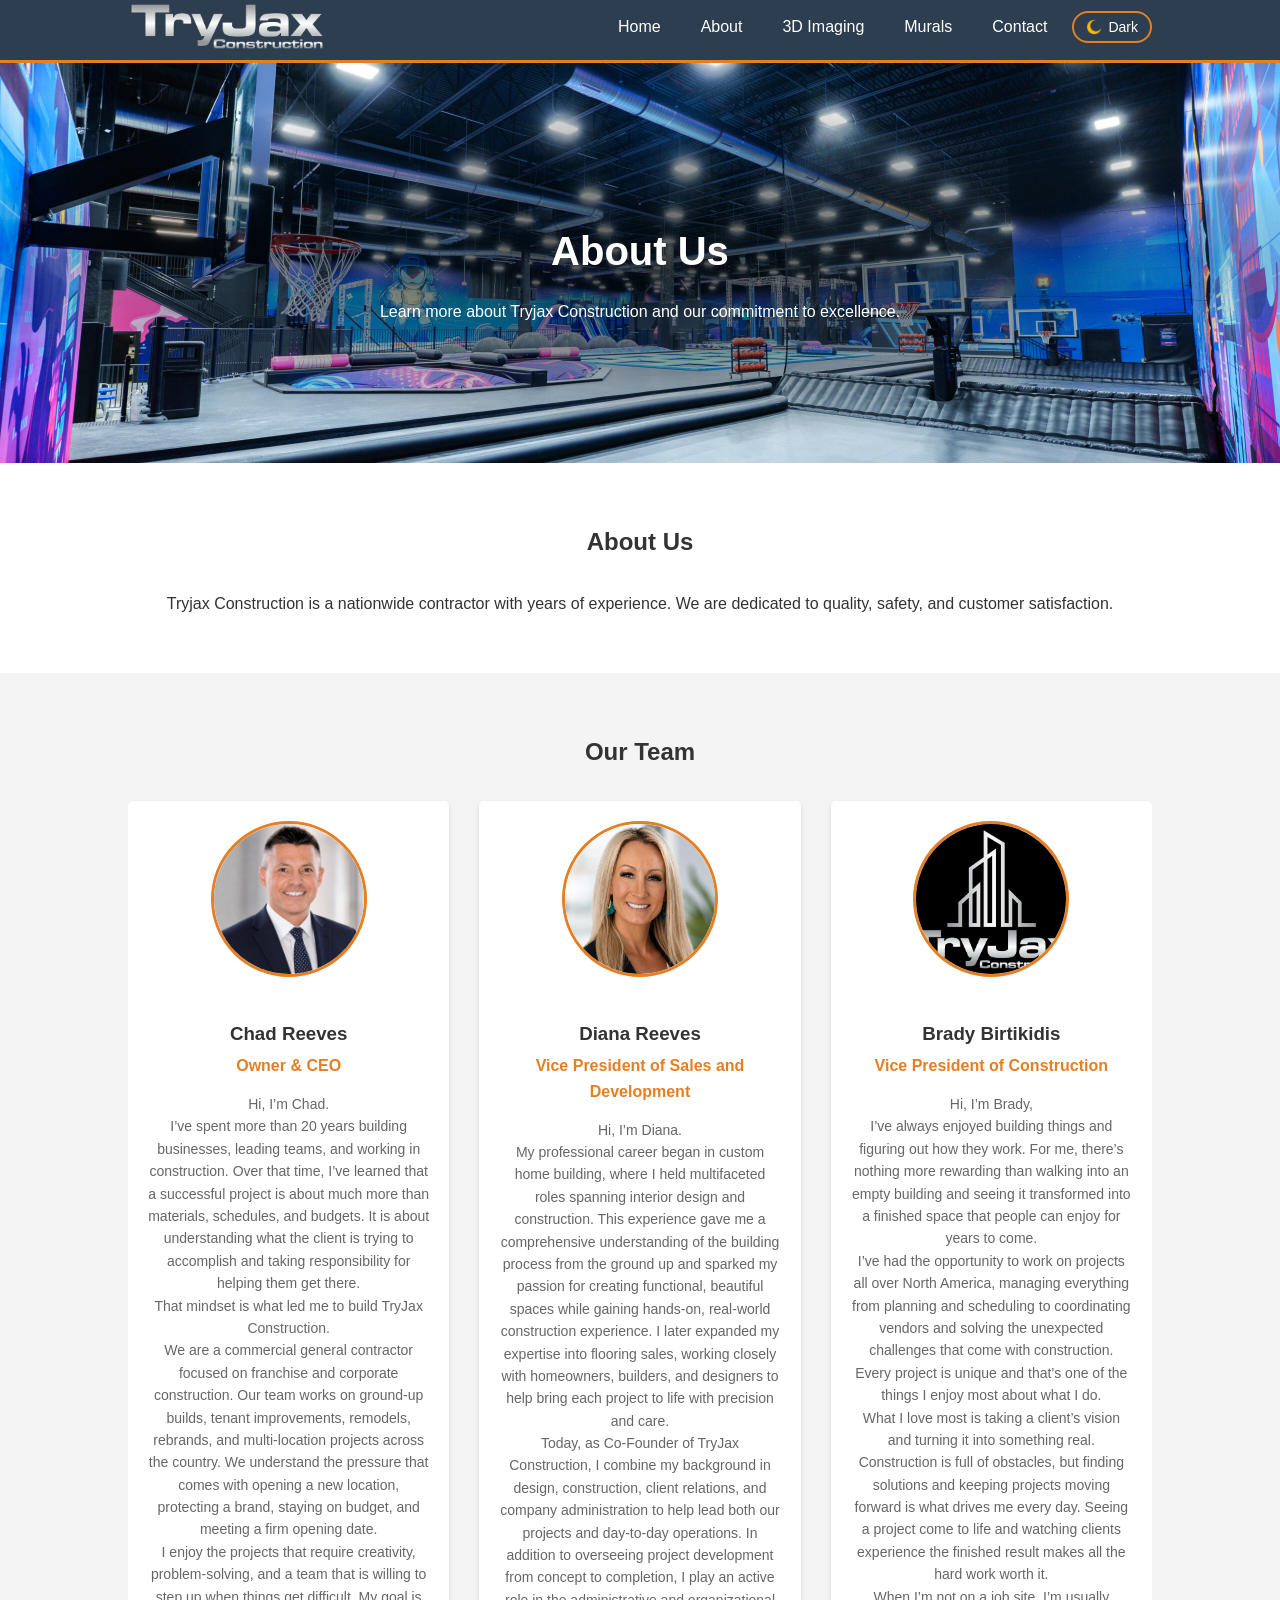
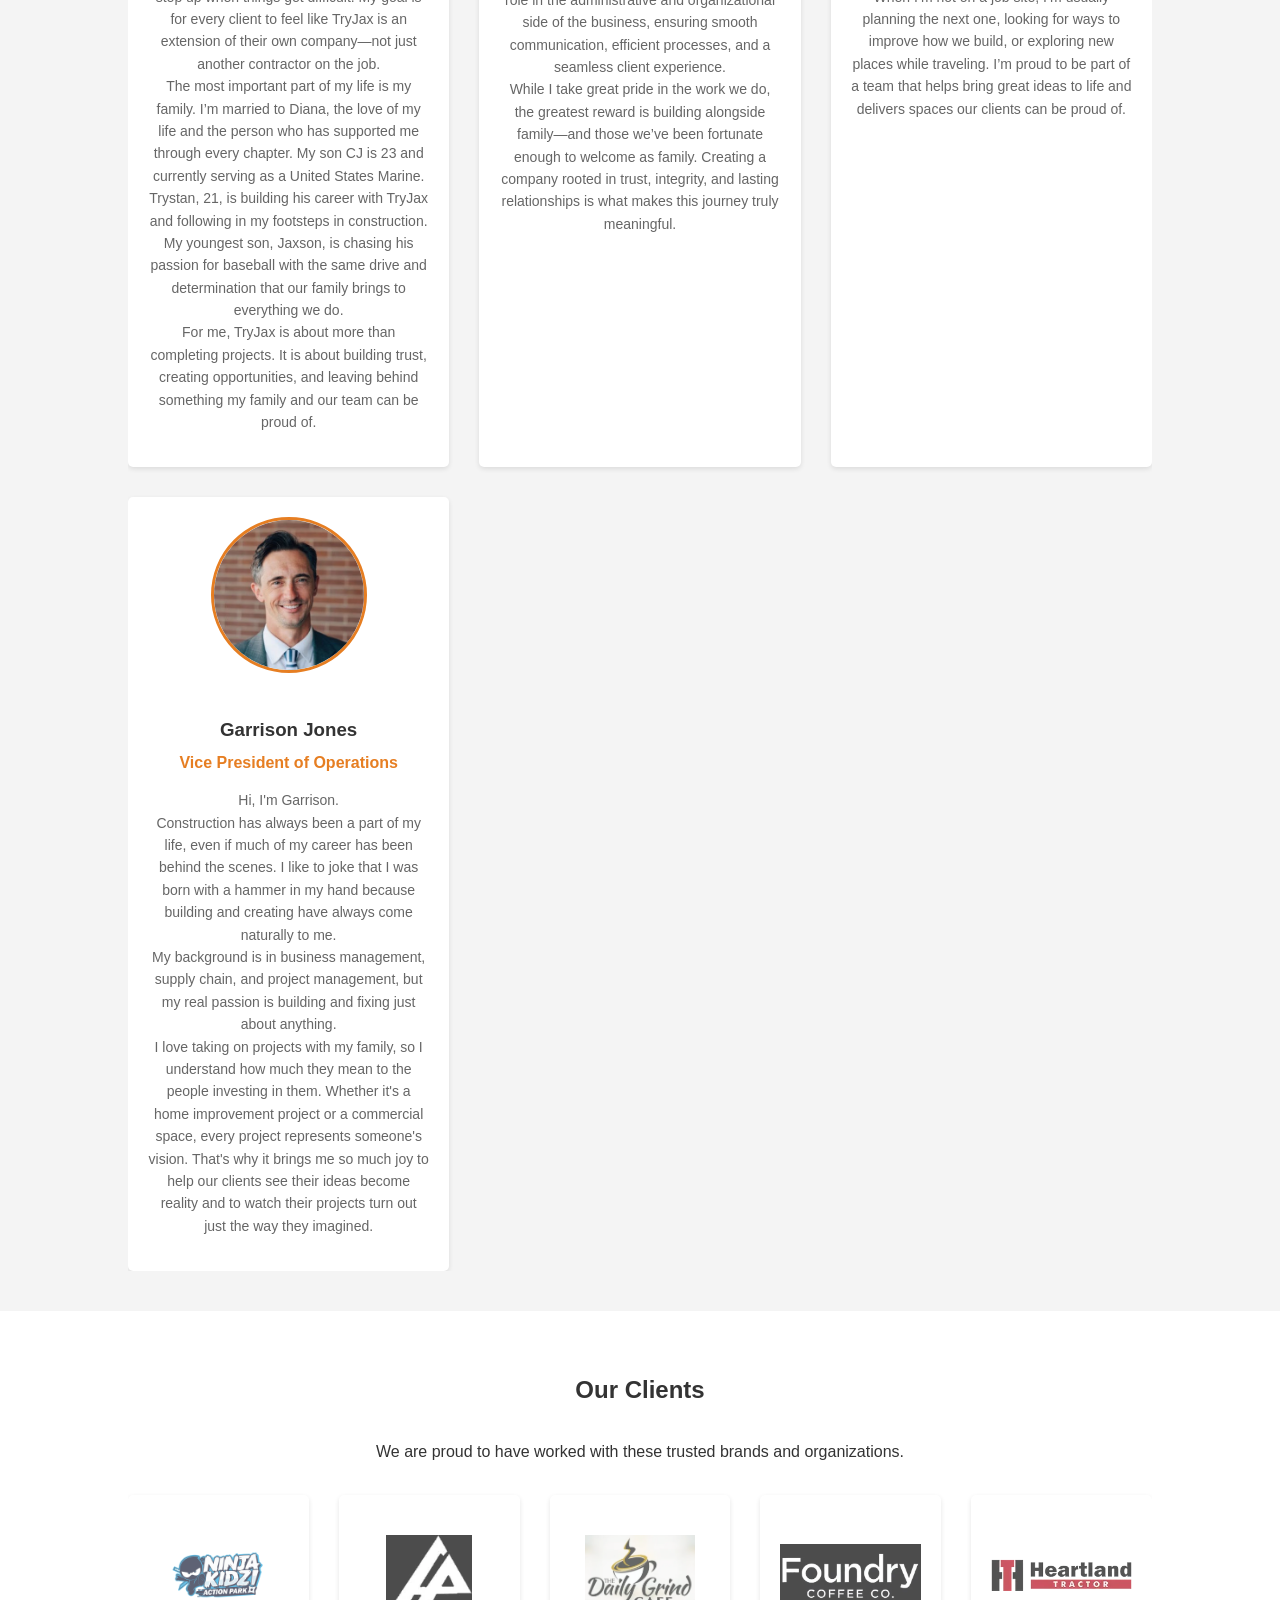
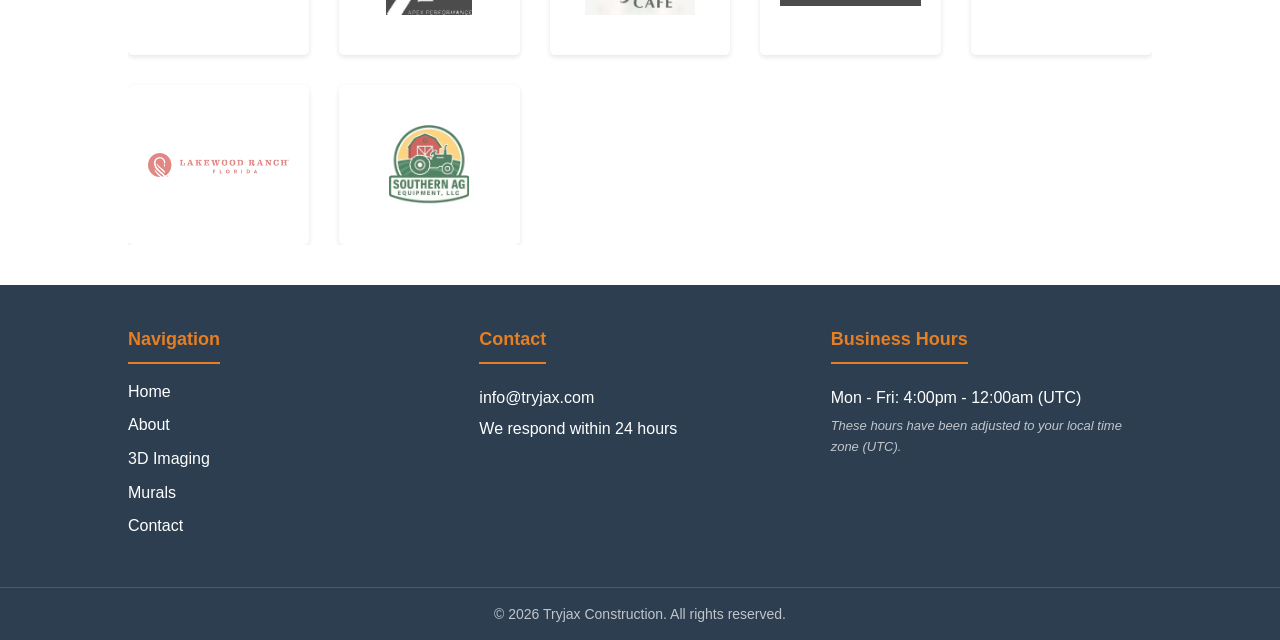
==== about.html @ e02ee92c "updated seo" ====
<!DOCTYPE html>
<html lang="en">
<head>
    <meta charset="UTF-8">
    <meta name="viewport" content="width=device-width, initial-scale=1.0">
    <title>About Us | Tryjax Construction</title>
    <meta name="description" content="Meet the team behind Tryjax Construction, a nationwide contractor for franchise and commercial projects, from ground-up builds to multi-location rollouts.">
    <link rel="canonical" href="https://www.tryjax.com/about.html">
    <meta property="og:type" content="website">
    <meta property="og:site_name" content="Tryjax Construction">
    <meta property="og:title" content="About Us | Tryjax Construction">
    <meta property="og:description" content="Meet the team behind Tryjax Construction, a nationwide contractor for franchise and commercial projects, from ground-up builds to multi-location rollouts.">
    <meta property="og:url" content="https://www.tryjax.com/about.html">
    <meta property="og:image" content="https://www.tryjax.com/Images/hero-bg.jpg">
    <meta property="og:image:alt" content="Tryjax Construction company overview">
    <meta name="twitter:card" content="summary_large_image">
    <meta name="twitter:title" content="About Us | Tryjax Construction">
    <meta name="twitter:description" content="Meet the team behind Tryjax Construction, a nationwide contractor for franchise and commercial projects, from ground-up builds to multi-location rollouts.">
    <meta name="twitter:image" content="https://www.tryjax.com/Images/hero-bg.jpg">
    <link rel="stylesheet" href="style.css">
    <link rel="icon" type="image/png" href="Images/Favicon.png">
    <meta name="theme-color" content="#ffffff" media="(prefers-color-scheme: light)">
    <meta name="theme-color" content="#1a1a2e" media="(prefers-color-scheme: dark)">
    <script src="theme.js"></script>
    <script type="application/ld+json">
{
  "@context": "https://schema.org",
  "@graph": [
    {
      "@type": "WebPage",
      "@id": "https://www.tryjax.com/about.html#webpage",
      "url": "https://www.tryjax.com/about.html",
      "name": "About Us | Tryjax Construction",
      "description": "Meet the team behind Tryjax Construction, a nationwide contractor for franchise and commercial projects, from ground-up builds to multi-location rollouts.",
      "isPartOf": { "@id": "https://www.tryjax.com/#website" },
      "about": { "@id": "https://www.tryjax.com/#organization" }
    },
    {
      "@type": "BreadcrumbList",
      "itemListElement": [
        {
          "@type": "ListItem",
          "position": 1,
          "name": "Home",
          "item": "https://www.tryjax.com/index.html"
        },
        {
          "@type": "ListItem",
          "position": 2,
          "name": "About Us",
          "item": "https://www.tryjax.com/about.html"
        }
      ]
    }
  ]
}
</script>
</head>
<body>
    <header>
        <div class="container">
            <a href="index.html" class="logo"><img src="Images/LogoText.png" alt="TRYJAX"></a>
            <nav>
                <ul>
                    <li><a href="index.html">Home</a></li>
                    <li><a href="about.html">About</a></li>
                    <li><a href="scans.html">3D Imaging</a></li>
                    <li><a href="mural.html">Murals</a></li>
                    <li><a href="contact.html">Contact</a></li>
                    <li>
                        <button class="theme-toggle" aria-label="Toggle dark mode">
                            <img class="icon" src="Images/MoonIcon.png" alt="">
                            <span class="label">Dark</span>
                        </button>
                    </li>
                </ul>
            </nav>
        </div>
    </header>

    <!-- Hero Section -->
    <section id="home" class="hero">
        <div class="container">
            <h1>About Us</h1>
            <p>Learn more about Tryjax Construction and our commitment to excellence.</p>
        </div>
    </section>

    <section id="about" class="section">
        <div class="container">
            <h2>About Us</h2>
            <p>Tryjax Construction is a nationwide contractor with years of experience. We are dedicated to quality, safety, and customer satisfaction.</p>
        </div>
    </section>

    <section id="team" class="section bg-light">
        <div class="container">
            <h2>Our Team</h2>
            <div class="team-grid">
                <div class="team-card">
                    <img src="Images/bios/ChadReeves.jpg" alt="Chad Reeves">
                    <h3>Chad Reeves</h3>
                    <p>Owner & CEO</p>
                    <p>Hi, I’m Chad. 
                        <br> I’ve spent more than 20 years building businesses, leading teams, and working in construction. Over that time, I’ve learned that a successful project is about much more than materials, schedules, and budgets. It is about understanding what the client is trying to accomplish and taking responsibility for helping them get there.
                        <br>That mindset is what led me to build TryJax Construction.
                        <br>We are a commercial general contractor focused on franchise and corporate construction. Our team works on ground-up builds, tenant improvements, remodels, rebrands, and multi-location projects across the country. We understand the pressure that comes with opening a new location, protecting a brand, staying on budget, and meeting a firm opening date.
                        <br>I enjoy the projects that require creativity, problem-solving, and a team that is willing to step up when things get difficult. My goal is for every client to feel like TryJax is an extension of their own company—not just another contractor on the job.
                        <br>The most important part of my life is my family. I’m married to Diana, the love of my life and the person who has supported me through every chapter. My son CJ is 23 and currently serving as a United States Marine. Trystan, 21, is building his career with TryJax and following in my footsteps in construction. My youngest son, Jaxson, is chasing his passion for baseball with the same drive and determination that our family brings to everything we do.
                        <br>For me, TryJax is about more than completing projects. It is about building trust, creating opportunities, and leaving behind something my family and our team can be proud of.
                    </p>
                </div>
                <div class="team-card">
                    <img src="Images/bios/Diana.webp" alt="Diana Reeves">
                    <h3>Diana Reeves</h3>
                    <p>Vice President of Sales and Development</p>
                    <p>Hi, I’m Diana.
                        <br>My professional career began in custom home building, where I held multifaceted roles spanning interior design and construction. This experience gave me a comprehensive understanding of the building process from the ground up and sparked my passion for creating functional, beautiful spaces while gaining hands-on, real-world construction experience. I later expanded my expertise into flooring sales, working closely with homeowners, builders, and designers to help bring each project to life with precision and care.
                        <br>Today, as Co-Founder of TryJax Construction, I combine my background in design, construction, client relations, and company administration to help lead both our projects and day-to-day operations. In addition to overseeing project development from concept to completion, I play an active role in the administrative and organizational side of the business, ensuring smooth communication, efficient processes, and a seamless client experience.
                        <br>While I take great pride in the work we do, the greatest reward is building alongside family—and those we’ve been fortunate enough to welcome as family. Creating a company rooted in trust, integrity, and lasting relationships is what makes this journey truly meaningful.</p>
                </div>
                <div class="team-card">
                    <img src="Images/Logo.jpeg" alt="Tryjax logo placeholder for team member photo">
                    <h3>Brady Birtikidis</h3>
                    <p>Vice President of Construction</p>
                    <p>Hi, I’m Brady,
                        <br>I’ve always enjoyed building things and figuring out how they work. For me, there’s nothing more rewarding than walking into an empty building and seeing it transformed into a finished space that people can enjoy for years to come.
                        <br>I’ve had the opportunity to work on projects all over North America, managing everything from planning and scheduling to coordinating vendors and solving the unexpected challenges that come with construction. Every project is unique and that’s one of the things I enjoy most about what I do.
                        <br>What I love most is taking a client’s vision and turning it into something real. Construction is full of obstacles, but finding solutions and keeping projects moving forward is what drives me every day. Seeing a project come to life and watching clients experience the finished result makes all the hard work worth it.
                        <br>When I’m not on a job site, I’m usually planning the next one, looking for ways to improve how we build, or exploring new places while traveling. I’m proud to be part of a team that helps bring great ideas to life and delivers spaces our clients can be proud of.</p>
                </div>
                <div class="team-card">
                    <img src="Images/bios/Garrison.jpeg" alt="Garrison Jones">
                    <h3>Garrison Jones</h3>
                    <p>Vice President of Operations</p>
                    <p>Hi, I'm Garrison.
                        <br>Construction has always been a part of my life, even if much of my career has been behind the scenes. I like to joke that I was born with a hammer in my hand because building and creating have always come naturally to me.
                        <br>My background is in business management, supply chain, and project management, but my real passion is building and fixing just about anything.
                        <br>I love taking on projects with my family, so I understand how much they mean to the people investing in them. Whether it's a home improvement project or a commercial space, every project represents someone's vision. That's why it brings me so much joy to help our clients see their ideas become reality and to watch their projects turn out just the way they imagined.</p>
                </div>
                <!--<div class="team-card">
                    <img src="Images/Logo.jpeg" alt="Team Member">
                    <h3>FUTURE SALES PERSON</h3>
                    <p>Lead Contractor</p>
                    <p>Mike brings years of hands-on experience to every build. He specializes in both residential and commercial projects.</p>
                </div>-->
            </div>
        </div>
    </section>

    <section id="clients" class="section">
        <div class="container">
            <h2>Our Clients</h2>
            <p style="text-align: center; margin-bottom: 30px;">We are proud to have worked with these trusted brands and organizations.</p>
            <div class="clients-grid">
                <div class="client-card">
                    <img src="Images/ninja-kidz-logo-full.webp" alt="Ninja Kidz">
                </div>
                <div class="client-card">
                    <img src="Images/logos/apexgym.webp" alt="Apex Gym">
                </div>
                <div class="client-card">
                    <img src="Images/logos/DailyGrind.webp" alt="Daily Grind">
                </div>
                <div class="client-card">
                    <img src="Images/logos/FoundryCoffee.webp" alt="Foundry Coffee">
                </div>
                <div class="client-card">
                    <img src="Images/logos/HeartlandTractor.webp" alt="Heartland Tractor">
                </div>
                <div class="client-card">
                    <img src="Images/logos/LakewoodRanch.png" alt="Lakewood Ranch">
                </div>
                <div class="client-card">
                    <img src="Images/logos/SouthernAG.webp" alt="Southern Ag">
                </div>
            </div>
        </div>
    </section>

    <footer>
        <div class="container">
            <div class="footer-grid">
                <div class="footer-column">
                    <h3>Navigation</h3>
                    <ul>
                        <li><a href="index.html">Home</a></li>
                        <li><a href="about.html">About</a></li>
                        <li><a href="scans.html">3D Imaging</a></li>
                        <li><a href="mural.html">Murals</a></li>
                        <li><a href="contact.html">Contact</a></li>
                    </ul>
                </div>
                <div class="footer-column">
                    <h3>Contact</h3>
                    <p><a href="mailto:info@tryjax.com">info@tryjax.com</a></p>
                    <p>We respond within 24 hours</p>
                </div>
                <div class="footer-column">
                    <h3>Business Hours</h3>
                    <p id="footer-business-hours"></p>
                    <p id="footer-business-hours-note" class="hours-note"></p>
                </div>
            </div>
        </div>
        <div class="footer-bottom">
            <div class="container">
                <p>&copy; 2026 Tryjax Construction. All rights reserved.</p>
            </div>
        </div>
    </footer>
    <script src="hours.js"></script>
</body>
</html>
---- style.css ----
/* General Reset */

/* ===== CSS Custom Properties for Theming ===== */

/* Light theme (default) */
:root {
    /* Background colors */
    --bg-primary: #ffffff;
    --bg-secondary: #f4f4f4;
    --bg-header: #2c3e50;
    --bg-footer: #2c3e50;
    --bg-card: #ffffff;
    --bg-form: #ffffff;
    --bg-model-viewer: #f9f9f9;

    /* Text colors */
    --text-primary: #333333;
    --text-secondary: #666666;
    --text-tertiary: #999999;
    --text-header: #ffffff;
    --text-footer: #ffffff;
    --text-on-accent: #ffffff;

    /* Accent colors */
    --accent-primary: #e67e22;
    --accent-hover: #d35400;
    --accent-border: #e67e22;

    /* Border colors */
    --border-primary: #dddddd;
    --border-focus: #e67e22;

    /* Shadows */
    --shadow-card: 0 2px 5px rgba(0, 0, 0, 0.1);
    --shadow-card-hover: 0 5px 15px rgba(0, 0, 0, 0.1);
    --shadow-form: 0 4px 15px rgba(0, 0, 0, 0.1);
    --shadow-model: 0 4px 10px rgba(0, 0, 0, 0.1);

    /* Hero overlay */
    --hero-overlay: rgba(0, 0, 0, 0.5);
    /* Localized hero text halo (darkening behind the hero text) */
    --hero-halo: rgba(0, 0, 0, 0.72);
}

/* Dark theme */
[data-theme="dark"] {
    /* Background colors */
    --bg-primary: #1a1a2e;
    --bg-secondary: #16213e;
    --bg-header: #0f3460;
    --bg-footer: #0f3460;
    --bg-card: #1f2937;
    --bg-form: #1f2937;
    --bg-model-viewer: #1f2937;

    /* Text colors */
    --text-primary: #e5e7eb;
    --text-secondary: #9ca3af;
    --text-tertiary: #6b7280;
    --text-header: #ffffff;
    --text-footer: #ffffff;
    --text-on-accent: #ffffff;

    /* Accent colors */
    --accent-primary: #e67e22;
    --accent-hover: #f39c12;
    --accent-border: #e67e22;

    /* Border colors */
    --border-primary: #374151;
    --border-focus: #e67e22;

    /* Shadows */
    --shadow-card: 0 2px 5px rgba(0, 0, 0, 0.3);
    --shadow-card-hover: 0 5px 15px rgba(0, 0, 0, 0.4);
    --shadow-form: 0 4px 15px rgba(0, 0, 0, 0.3);
    --shadow-model: 0 4px 10px rgba(0, 0, 0, 0.3);

    /* Hero overlay - lighter for dark mode */
    --hero-overlay: rgba(0, 0, 0, 0.3);
    /* Localized hero text halo - slightly stronger for dark mode */
    --hero-halo: rgba(0, 0, 0, 0.78);
}

body {
    font-family: 'Segoe UI', Tahoma, Geneva, Verdana, sans-serif;
    min-height: 100dvh;
    margin: 0;
    padding: 0;
    line-height: 1.6;
    color: var(--text-primary);
    background-color: var(--bg-primary);
    display: flex;
    flex-direction: column;
}

.container {
    width: 80%;
    margin: auto;
    overflow: hidden;
}

/* Header */
header {
    background: var(--bg-header);
    color: var(--text-header);
    min-height: 60px;
    border-bottom: var(--accent-primary) 3px solid;
}

header .container {
    display: flex;
    justify-content: space-between;
    align-items: center;
    height: 100%;
}


header img {
    height: auto;
    max-height: 50px;
    width: auto;
    object-fit: contain;
    display: block;
}

header .logo {
    font-size: 24px;
    color: var(--text-header);
    font-weight: bold;
    text-transform: uppercase;
    text-decoration: none;
}

header nav {
    height: 100%;
    display: flex;
    align-items: center;
}

header nav ul {
    list-style: none;
    display: flex;
    margin: 0;
    padding: 0;
    align-items: center;
}

header nav ul li {
    display: flex;
    align-items: center;
    height: 100%;
}

header nav ul li a {
    display: flex;
    align-items: center;
    padding: 14px 15px;
    margin-left: 10px;
    box-sizing: border-box;
}

header nav a {
    color: var(--text-header);
    text-decoration: none;
    font-size: 16px;
}
header nav ul li a:hover {
    color: var(--text-header);
    background-color: var(--accent-primary);
    text-decoration: none;
    font-size: 16px;
}

/* Hero Section */
#home {
    background-image: url('Images/hero-bg.jpg');
    background-size: cover;
    background-position: center;
    background-repeat: no-repeat;
    position: relative;
}

.hero {
    background-color: var(--bg-secondary);
    height: 400px;
    display: flex;
    flex-direction: column;
    justify-content: center;
    align-items: center;
    text-align: center;
    padding: 0 20px;
}

/* Localized dark halo behind the hero text for readability */
#home::before {
    content: '';
    position: absolute;
    top: 0;
    left: 0;
    right: 0;
    bottom: 0;
    background: radial-gradient(
        ellipse 75% 60% at center,
        var(--hero-halo) 0%,
        rgba(0, 0, 0, 0.4) 40%,
        transparent 75%
    );
    z-index: 1;
    pointer-events: none;
}

#home .container {
    position: relative;
    z-index: 2;
    color: #fff;
}

.hero h1 {
    font-size: 40px;
    margin-bottom: 10px;
}

.btn {
    display: inline-block;
    background: var(--accent-primary);
    color: var(--text-on-accent);
    padding: 10px 30px;
    border: none;
    cursor: pointer;
    text-decoration: none;
    margin-top: 20px;
    border-radius: 5px;
}

.btn:hover {
    background: var(--accent-hover);
}

/* Sections */
.section {
    padding: 40px 0;
    text-align: center;
}

.section.bg-light {
    background-color: var(--bg-secondary);
    text-align: left;
}

h2 {
    text-align: center;
    margin-bottom: 30px;
}

/* Section Title for Alternating Content */
.section-title {
    margin-bottom: 60px;
}

/* Services Grid */
.services-grid {
    display: grid;
    grid-template-columns: repeat(auto-fit, minmax(250px, 1fr));
    gap: 20px;
}

.service-card {
    background: var(--bg-card);
    padding: 20px;
    border: 1px solid var(--border-primary);
    border-radius: 5px;
    box-shadow: var(--shadow-card);
    text-align: center;
}

.service-card h3 {
    color: var(--accent-primary);
}

/* Team Grid */
.team-grid {
    display: grid;
    grid-template-columns: repeat(auto-fit, minmax(280px, 1fr));
    gap: 30px;
}

.team-card {
    background: var(--bg-card);
    padding: 20px;
    border-radius: 5px;
    box-shadow: var(--shadow-card);
    text-align: center;
}

.team-card img {
    width: 150px;
    height: 150px;
    object-fit: cover;
    border-radius: 50%;
    margin-bottom: 15px;
    border: 3px solid var(--accent-border);
}

.team-card h3 {
    color: var(--text-primary);
    margin-bottom: 5px;
}

.team-card p:first-of-type {
    color: var(--accent-primary);
    font-weight: bold;
    margin-top: 5px;
    margin-bottom: 10px;
}

.team-card p:last-of-type {
    color: var(--text-secondary);
    font-size: 14px;
}

/* Clients Grid */
.clients-grid {
    display: grid;
    grid-template-columns: repeat(auto-fit, minmax(150px, 1fr));
    gap: 30px;
    align-items: center;
}

.client-card {
    background: var(--bg-card);
    padding: 20px;
    border-radius: 5px;
    box-shadow: var(--shadow-card);
    display: flex;
    justify-content: center;
    align-items: center;
    height: 120px;
    transition: transform 0.3s ease, box-shadow 0.3s ease;
}

.client-card:hover {
    transform: translateY(-5px);
    box-shadow: var(--shadow-card-hover);
}

.client-card img {
    max-width: 100%;
    max-height: 80px;
    object-fit: contain;
    opacity: 0.7;
    transition: opacity 0.3s ease;
}

.client-card:hover img {
    opacity: 1;
}

/* ===== Partners Logos Section ===== */

.partners-section {
    padding: 40px 0;
    background-color: var(--bg-secondary);
    overflow: hidden;
}

.partners-section h2 {
    text-align: center;
    margin-bottom: 10px;
}

/* Track wrapper - full width overflow container with edge fade */
.partners-track-wrapper {
    width: 100%;
    overflow: hidden;
    position: relative;
    padding: 20px 0;
    /* Fade edges for smooth visual transition */
    mask-image: linear-gradient(
        to right,
        transparent 0%,
        black 10%,
        black 90%,
        transparent 100%
    );
    -webkit-mask-image: linear-gradient(
        to right,
        transparent 0%,
        black 10%,
        black 90%,
        transparent 100%
    );
}

/* Animated track - contains two identical sets of logos */
.partners-track {
    display: flex;
    gap: 40px;
    align-items: center;
    width: max-content;
    animation: partnersScroll 30s linear infinite;
}

.partners-track:hover {
    animation-play-state: paused;
}

/* Individual logo item */
.partner-logo {
    flex-shrink: 0;
    background: var(--bg-card);
    border: 1px solid var(--border-primary);
    border-radius: 8px;
    padding: 15px 25px;
    display: flex;
    align-items: center;
    justify-content: center;
    height: 100px;
    width: 180px;
    box-shadow: var(--shadow-card);
    transition: transform 0.3s ease, box-shadow 0.3s ease;
}

.partner-logo:hover {
    transform: scale(1.05);
    box-shadow: var(--shadow-card-hover);
}

.partner-logo img {
    max-width: 100%;
    max-height: 60px;
    object-fit: contain;
    opacity: 0.6;
    transition: opacity 0.3s ease, filter 0.3s ease;
    filter: grayscale(100%);
}

.partner-logo:hover img {
    opacity: 1;
    filter: grayscale(0%);
}

/* Seamless infinite scroll animation */
@keyframes partnersScroll {
    0% {
        transform: translateX(0);
    }
    100% {
        transform: translateX(-50%);
    }
}

/* Reduced motion support */
@media (prefers-reduced-motion: reduce) {
    .partners-track {
        animation: none;
        justify-content: center;
        width: 100%;
        flex-wrap: wrap;
    }

    .partners-track-wrapper {
        mask-image: none;
        -webkit-mask-image: none;
        padding: 20px 0;
    }
}

/* Responsive adjustments for partners section */
@media (max-width: 768px) {
    .partners-track {
        gap: 20px;
        animation-duration: 20s;
    }

    .partner-logo {
        width: 140px;
        height: 80px;
        padding: 10px 15px;
    }

    .partner-logo img {
        max-height: 45px;
    }
}

/* ===== Partner Showcase Section ===== */

.partner-showcase {
    text-align: center;
}

.partner-showcase img {
    max-width: 250px;
    height: auto;
    margin-bottom: 20px;
}

/* IRIS logo theme switching - two stacked images, visibility toggled by theme */
.iris-logo {
    display: block;
    margin: 0 auto 20px auto;
}

/* Light mode: show inverted logo, hide transparent */
.iris-logo-light {
    display: block;
}

.iris-logo-dark {
    display: none;
}

[data-theme="dark"] .iris-logo-light {
    display: none;
}

[data-theme="dark"] .iris-logo-dark {
    display: block;
}

.partner-showcase h2 {
    margin-bottom: 20px;
}

.partner-showcase p {
    max-width: 700px;
    margin: 0 auto;
    color: var(--text-secondary);
}

/* ===== Partner Showcase Section ===== */

.partner-showcase {
    text-align: center;
}

.partner-showcase img {
    max-width: 250px;
    height: auto;
    margin-bottom: 20px;
}

.partner-showcase h2 {
    margin-bottom: 20px;
}

.partner-showcase p {
    max-width: 700px;
    margin: 0 auto;
    color: var(--text-secondary);
}

/* ===== Coverage Area Map Section ===== */

.map-figure {
    margin: 0 auto;
    max-width: 800px;
    text-align: center;
}

.map-figure img {
    max-width: 100%;
    height: auto;
    border-radius: 8px;
    box-shadow: var(--shadow-card);
    transition: box-shadow 0.3s ease;
}

.map-figure img:hover {
    box-shadow: var(--shadow-card-hover);
}

/* 3D Model Viewer Section */
#model-viewer {
    text-align: center;
}

#model-viewer h2 {
    color: var(--text-primary);
}

#model-viewer p {
    margin-bottom: 30px;
    color: var(--text-secondary);
}

model-viewer {
    width: 100%;
    height: 500px;
    background-color: var(--bg-model-viewer);
    border-radius: 8px;
    border: 1px solid var(--border-primary);
    box-shadow: var(--shadow-model);
}

/* Responsive adjustments */
@media (max-width: 768px) {
    model-viewer {
        height: 400px;
    }
}

/* Contact Form Styles */
.form-container {
    max-width: 800px;
    margin: 0 auto;
    background: var(--bg-form);
    padding: 40px;
    border-radius: 8px;
    box-shadow: var(--shadow-form);
}

.form-row {
    display: grid;
    grid-template-columns: 1fr 1fr;
    gap: 20px;
    margin-bottom: 20px;
}

.form-group {
    display: flex;
    flex-direction: column;
    margin-bottom: 20px;
}

.form-group label {
    font-weight: 600;
    color: var(--text-primary);
    margin-bottom: 8px;
    font-size: 14px;
    text-transform: uppercase;
    letter-spacing: 0.5px;
}

.form-group input,
.form-group textarea {
    width: 100%;
    padding: 12px 15px;
    border: 2px solid var(--border-primary);
    border-radius: 5px;
    font-family: inherit;
    font-size: 16px;
    color: var(--text-primary);
    transition: border-color 0.3s ease, box-shadow 0.3s ease;
    box-sizing: border-box;
}

.form-group input:focus,
.form-group textarea:focus {
    outline: none;
    border-color: var(--border-focus);
    box-shadow: 0 0 0 3px rgba(230, 126, 34, 0.2);
}

.form-group input::placeholder,
.form-group textarea::placeholder {
    color: var(--text-tertiary);
}

.form-group textarea {
    min-height: 150px;
    resize: vertical;
}

.submit-btn {
    width: 100%;
    padding: 15px 30px;
    font-size: 18px;
    font-weight: 600;
    text-transform: uppercase;
    letter-spacing: 1px;
    margin-top: 10px;
}

/* Contact Info Section */
#contact-info .service-card {
    cursor: default;
}

#contact-info .service-card h3 {
    font-size: 20px;
    margin-bottom: 10px;
}

#contact-info .service-card p {
    color: #666;
    margin: 5px 0;
}

/* Timezone adjustment note (populated by hours.js) */
.hours-note {
    font-size: 13px;
    font-style: italic;
    color: var(--text-secondary);
    margin: 8px 0 0;
}

/* Hidden when hours.js leaves the note empty (visitor already in the base timezone) */
.hours-note:empty {
    display: none;
}

/* Keep the note readable in both themes inside the contact card (overrides the hardcoded #666 above) */
#contact-info .service-card .hours-note {
    color: var(--text-secondary);
}

.footer-column .hours-note {
    color: var(--text-footer);
    opacity: 0.7;
}

/* Responsive form adjustments */
@media (max-width: 768px) {
    .form-row {
        grid-template-columns: 1fr;
    }
    
    .form-container {
        padding: 25px;
    }
    
    .hero {
        height: 300px;
    }

    /* Widen the halo so it still covers the taller text block on mobile */
    #home::before {
        background: radial-gradient(
            ellipse 120% 120% at center,
            var(--hero-halo) 0%,
            rgba(0, 0, 0, 0.4) 40%,
            transparent 75%
        );
    }
}

/* Footer */
footer {
    background: var(--bg-footer);
    color: var(--text-footer);
    text-align: center;
    padding: 0;
    margin-top: auto;
}

footer .container {
    max-width: 1200px;
}

/* Footer Grid Layout */
.footer-grid {
    display: grid;
    grid-template-columns: repeat(3, 1fr);
    gap: 30px;
    padding: 40px 0;
    text-align: left;
}

.footer-column h3 {
    color: var(--accent-primary);
    font-size: 18px;
    margin: 0 0 15px 0;
    padding-bottom: 8px;
    border-bottom: 2px solid var(--accent-primary);
    display: inline-block;
}

.footer-column ul {
    list-style: none;
    padding: 0;
    margin: 0;
}

.footer-column ul li {
    margin-bottom: 8px;
}

.footer-column ul li a {
    color: var(--text-footer);
    text-decoration: none;
    transition: color 0.3s ease, padding-left 0.3s ease;
}

.footer-column ul li a:hover {
    color: var(--accent-primary);
    padding-left: 5px;
}

.footer-column p {
    margin: 6px 0;
    line-height: 1.6;
}

.footer-column a {
    color: var(--text-footer);
    text-decoration: none;
    transition: color 0.3s ease;
}

.footer-column a:hover {
    color: var(--accent-primary);
}

/* Footer Bottom Bar */
.footer-bottom {
    border-top: 1px solid rgba(255, 255, 255, 0.15);
    padding: 15px 0;
    text-align: center;
}

.footer-bottom p {
    margin: 0;
    font-size: 14px;
    color: rgba(255, 255, 255, 0.7);
}

/* Footer responsive */
@media (max-width: 768px) {
    .footer-grid {
        grid-template-columns: 1fr;
        gap: 25px;
        text-align: center;
        padding: 30px 0;
    }

    .footer-column h3 {
        display: block;
        border-bottom: none;
        padding-bottom: 0;
    }

    .footer-column ul li a:hover {
        padding-left: 0;
    }
}

/* ===== Theme Toggle Button ===== */
.theme-toggle {
    background: transparent;
    border: 2px solid var(--accent-primary);
    color: var(--text-header);
    padding: 6px 12px;
    border-radius: 20px;
    cursor: pointer;
    font-size: 14px;
    transition: background-color 0.3s ease, color 0.3s ease;
    display: flex;
    align-items: center;
    gap: 6px;
    margin-left: 10px;
    font-family: inherit;
}

.theme-toggle:hover {
    background-color: var(--accent-primary);
    color: var(--text-on-accent);
}

.theme-toggle .icon {
    width: 16px;
    height: 16px;
    object-fit: contain;
}

.theme-toggle .label {
    font-weight: 500;
}

/* Mobile responsive */
@media (max-width: 768px) {
    .theme-toggle {
        padding: 4px 8px;
        font-size: 12px;
    }

    .theme-toggle .label {
        display: none;
    }
}

/* Mobile: let the header wrap so the nav drops onto its own centered row.
   This prevents the nav from being clipped by .container's overflow:hidden
   on narrow viewports (~320px-768px). Desktop layout is untouched. */
@media (max-width: 768px) {
    header .container {
        flex-wrap: wrap;
        height: auto;
        padding: 12px 0;
        row-gap: 8px;
    }

    header nav {
        width: 100%;
        height: auto;
    }

    header nav ul {
        flex-wrap: wrap;
        justify-content: center;
    }

    header nav ul li {
        height: auto;
    }

    header nav ul li a {
        margin: 4px 0;
        padding: 10px 14px;
    }
}

/* ===== Alternating Image-Text Section ===== */

.content-row {
    display: flex;
    align-items: center;
    gap: 40px;
    margin-bottom: 60px;
}

.content-row:last-child {
    margin-bottom: 0;
}

.content-row.reverse {
    flex-direction: row-reverse;
}

.content-image {
    flex: 1;
    min-width: 0;
}

.content-image img {
    width: 100%;
    height: 350px;
    object-fit: cover;
    border-radius: 8px;
    box-shadow: var(--shadow-card);
    display: block;
}

/* Full-size modifier — no cropping, natural image dimensions (capped at 80vh) */
.content-image.full-size img {
    height: auto;
    max-height: 80vh;
    object-fit: contain;
}

.content-text {
    flex: 1;
    min-width: 0;
}

.content-text h2 {
    text-align: left;
    margin-bottom: 20px;
    font-size: 28px;
    color: var(--accent-primary);
}

.content-text p {
    color: var(--text-secondary);
    font-size: 16px;
    line-height: 1.8;
}

/* Responsive for alternating content */
@media (max-width: 768px) {
    .content-row,
    .content-row.reverse {
        flex-direction: column;
        gap: 20px;
    }

    .content-image img {
        height: 250px;
    }

    .content-image.full-size img {
        height: auto;
    }

    .content-text h2 {
        text-align: center;
        font-size: 24px;
    }

    .content-text p {
        text-align: center;
    }
}

/* ===== Mural Gallery Section ===== */

.mural-gallery {
    display: grid;
    grid-template-columns: repeat(auto-fit, minmax(280px, 1fr));
    gap: 20px;
}

.mural-tile {
    height: 220px;
    border-radius: 8px;
    box-shadow: var(--shadow-card);
    display: flex;
    align-items: center;
    justify-content: center;
    padding: 10px;
    overflow: hidden;
    transition: transform 0.3s ease, box-shadow 0.3s ease;
}

.mural-tile span {
    color: var(--text-secondary);
    font-size: 14px;
    font-style: italic;
    text-align: center;
}

.mural-tile:hover {
    transform: translateY(-5px);
    box-shadow: var(--shadow-card-hover);
}

/* Real photos inside tiles: fill the tile completely without overflowing.
   Applies to any <img> placed inside a .mural-tile — no inline styles needed. */
.mural-tile img {
    display: block;
    width: 100%;
    height: 100%;
    object-fit: cover;
}

/* Photos span the full 220px tile (no padding ring); placeholder <span> labels keep the 10px inset */
.mural-tile:has(img) {
    padding: 0;
}

/* Distinct placeholder gradients — semi-transparent so they read in both themes */
.mural-tile-1 { background: linear-gradient(135deg, rgba(230, 126, 34, 0.45), rgba(142, 68, 173, 0.35)); }
.mural-tile-2 { background: linear-gradient(135deg, rgba(52, 152, 219, 0.45), rgba(26, 188, 156, 0.35)); }
.mural-tile-3 { background: linear-gradient(135deg, rgba(231, 76, 60, 0.40), rgba(230, 126, 34, 0.35)); }
.mural-tile-4 { background: linear-gradient(135deg, rgba(142, 68, 173, 0.40), rgba(52, 73, 94, 0.40)); }
.mural-tile-5 { background: linear-gradient(135deg, rgba(26, 188, 156, 0.40), rgba(41, 128, 185, 0.35)); }
.mural-tile-6 { background: linear-gradient(135deg, rgba(241, 196, 15, 0.40), rgba(230, 126, 34, 0.35)); }

/* Content-row heading link — used by the "Custom Murals" point in "What We Do" (index.html) */
.content-text h2 a {
    color: inherit;
    text-decoration: none;
    transition: color 0.3s ease;
}

.content-text h2 a:hover {
    color: var(--accent-hover);
}

/* Custom Murals row placeholder — gradient tile sized like the sibling .content-image img
   (semi-transparent, so it reads in both light and dark themes). Swap for a real <img> when available. */
.content-image-placeholder {
    width: 100%;
    height: 350px;
    border-radius: 8px;
    box-shadow: var(--shadow-card);
    display: flex;
    align-items: center;
    justify-content: center;
    padding: 10px;
    background: linear-gradient(135deg, rgba(230, 126, 34, 0.45), rgba(142, 68, 173, 0.35));
}

.content-image-placeholder span {
    color: var(--text-secondary);
    font-size: 14px;
    font-style: italic;
    text-align: center;
}

@media (max-width: 768px) {
    .content-image-placeholder {
        height: 250px;
    }
}



.google-form-card {
  width: min(100%, 820px);
  margin-inline: auto;
  overflow: hidden;
  background: #ffffff;
  border: 1px solid rgba(31, 41, 51, 0.1);
  border-radius: 18px;
  box-shadow: 0 20px 55px rgba(31, 41, 51, 0.12);
}

.google-form-card iframe {
  display: block;
  width: 100%;
  min-height: 1500px;
  border: 0;
  background: #ffffff;
}

.contact-form-fallback {
  margin: 1rem auto 0;
  color: #52606d;
  font-size: 0.9rem;
  text-align: center;
}

.contact-form-fallback a {
  color: #9b5a10;
  font-weight: 600;
}

@media (max-width: 600px) {
  .contact-form-section {
    padding-inline: 0;
  }

  .contact-form-intro,
  .contact-form-fallback {
    padding-inline: 1rem;
  }

  .google-form-card {
    border-right: 0;
    border-left: 0;
    border-radius: 0;
    box-shadow: none;
  }

  .google-form-card iframe {
    min-height: 1500px;
  }
}
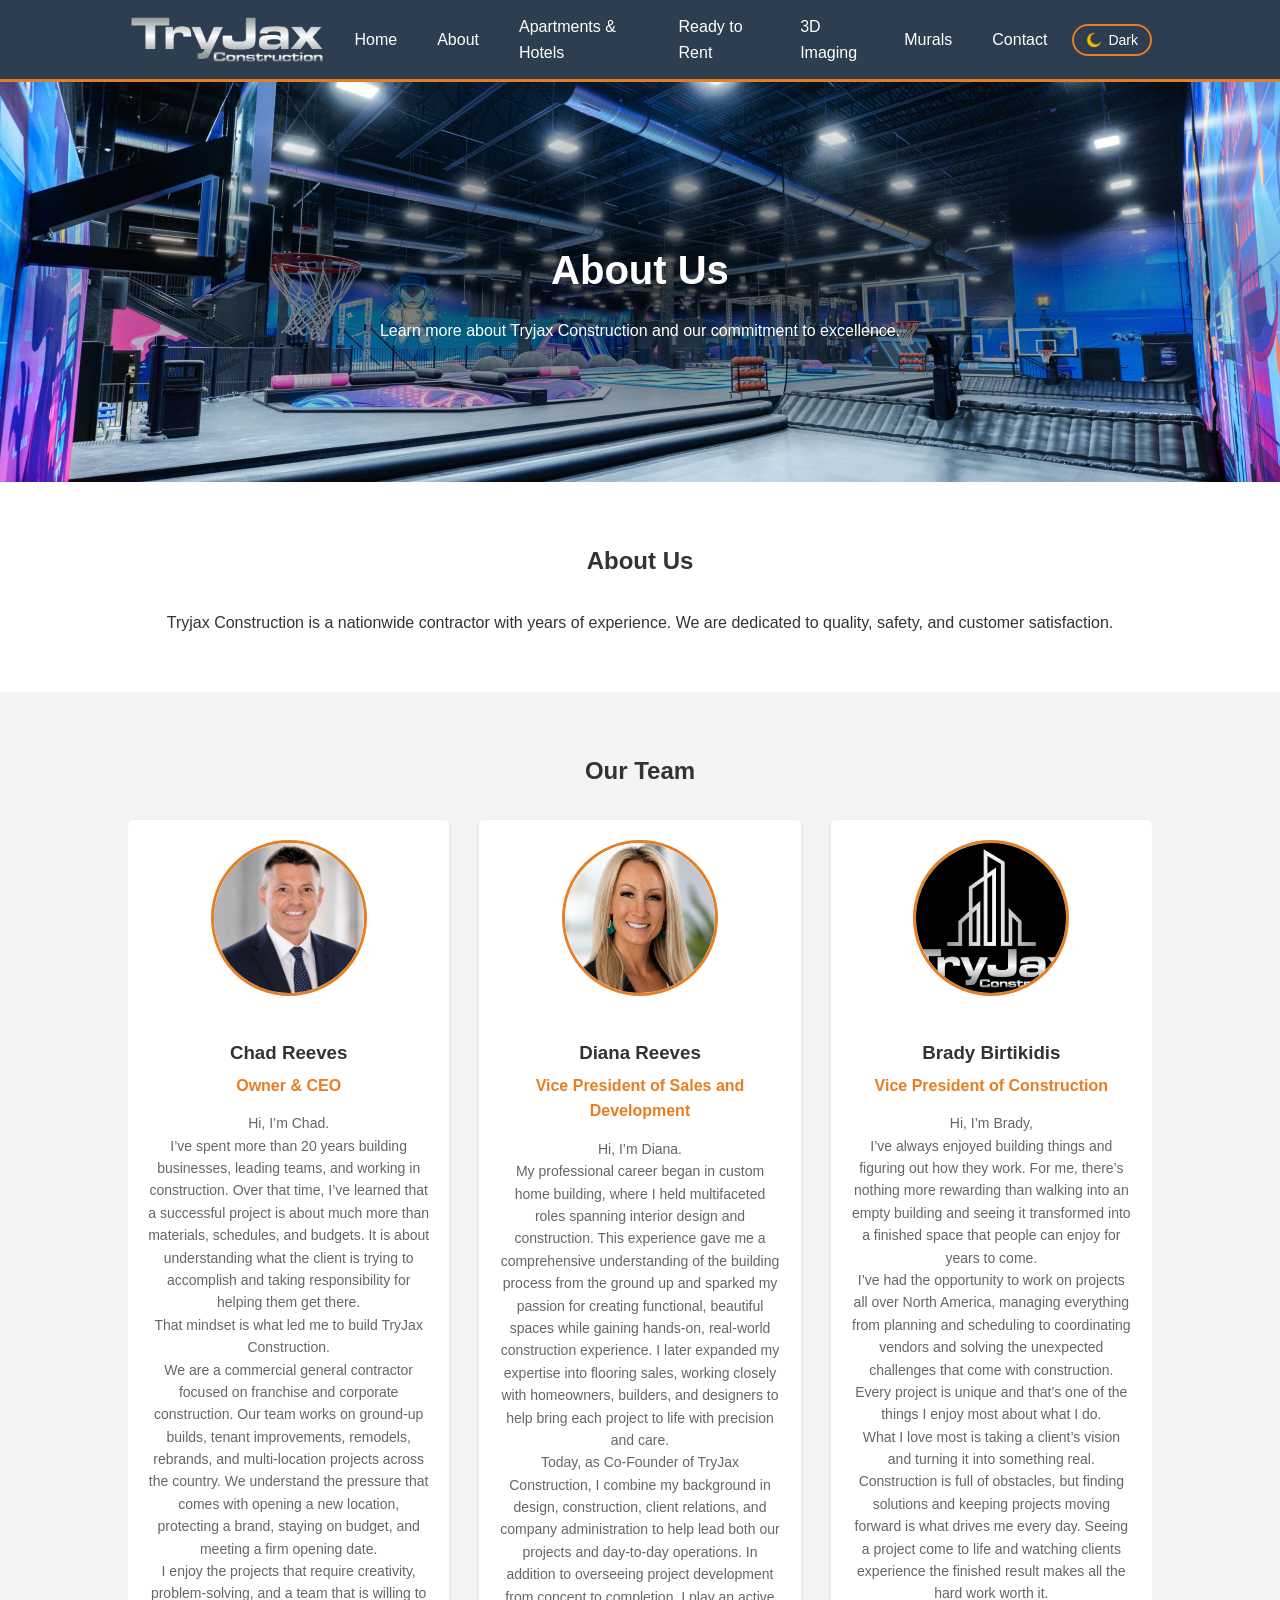
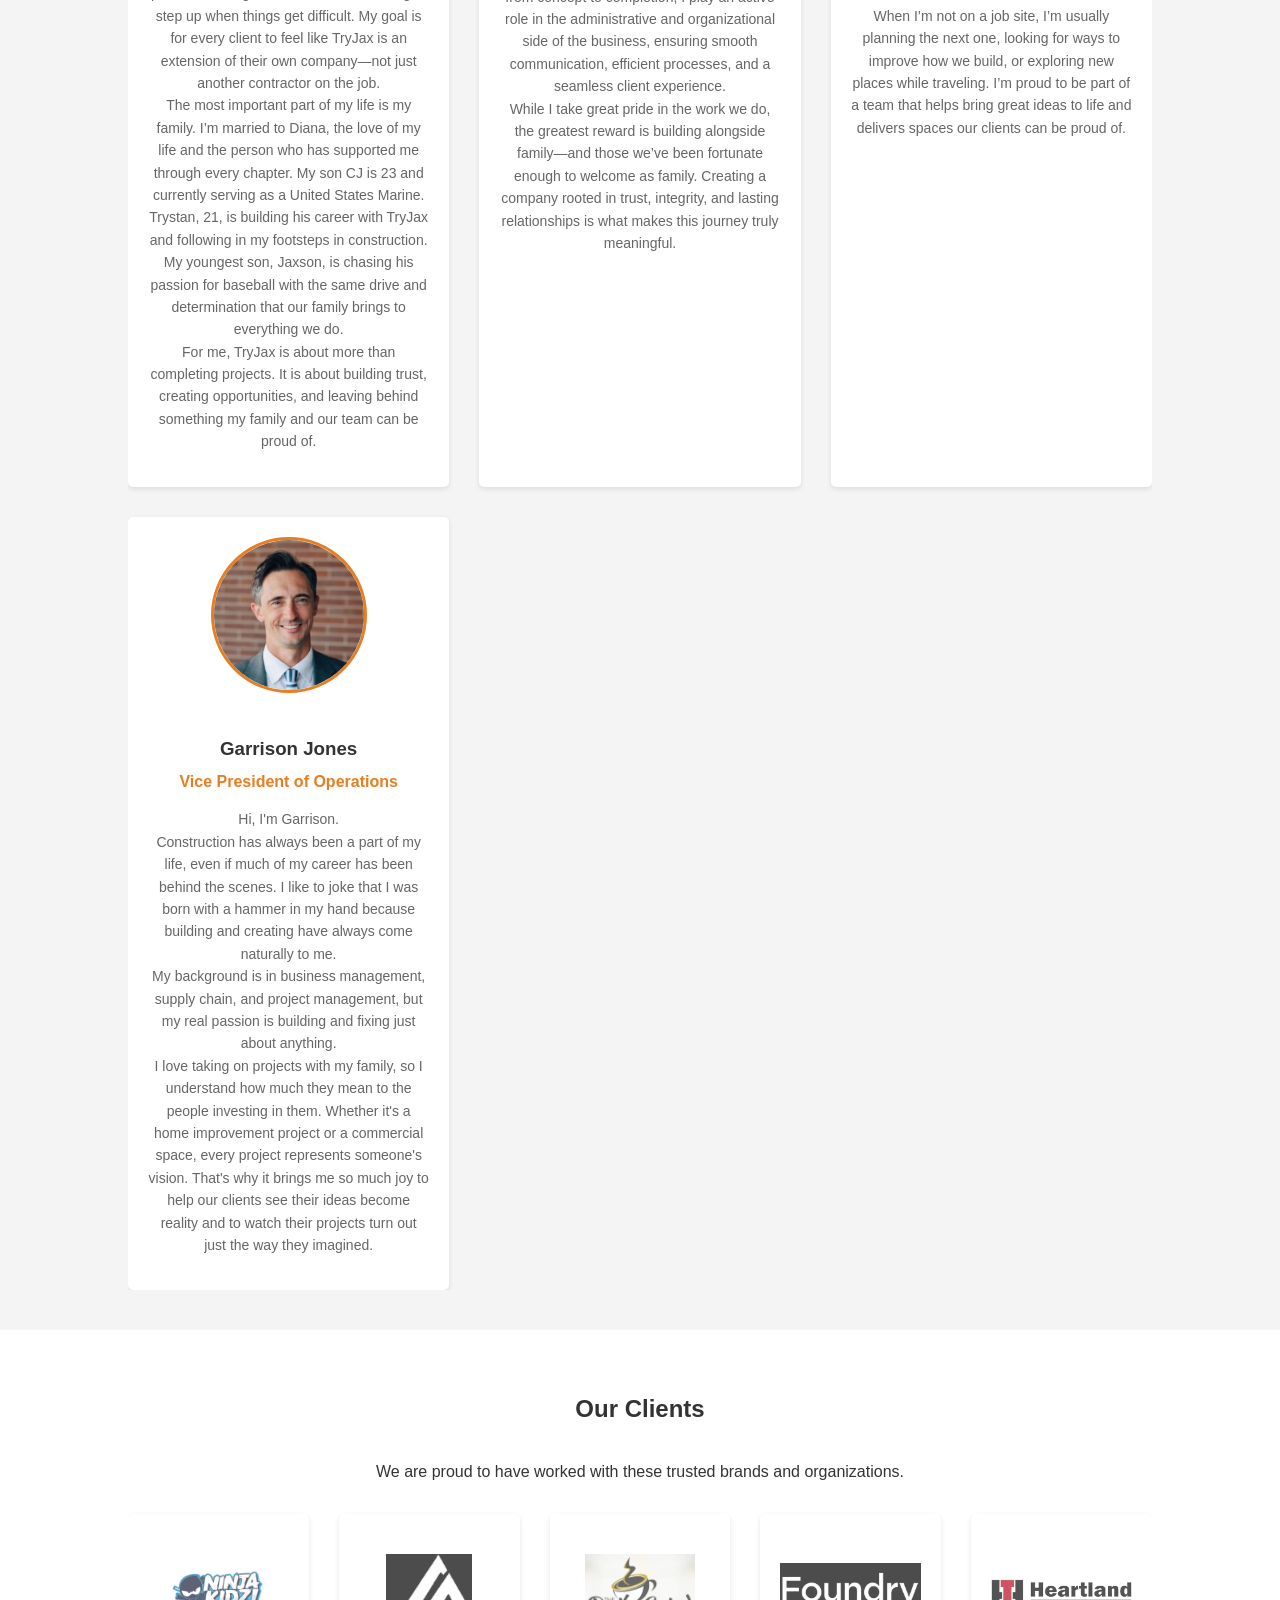
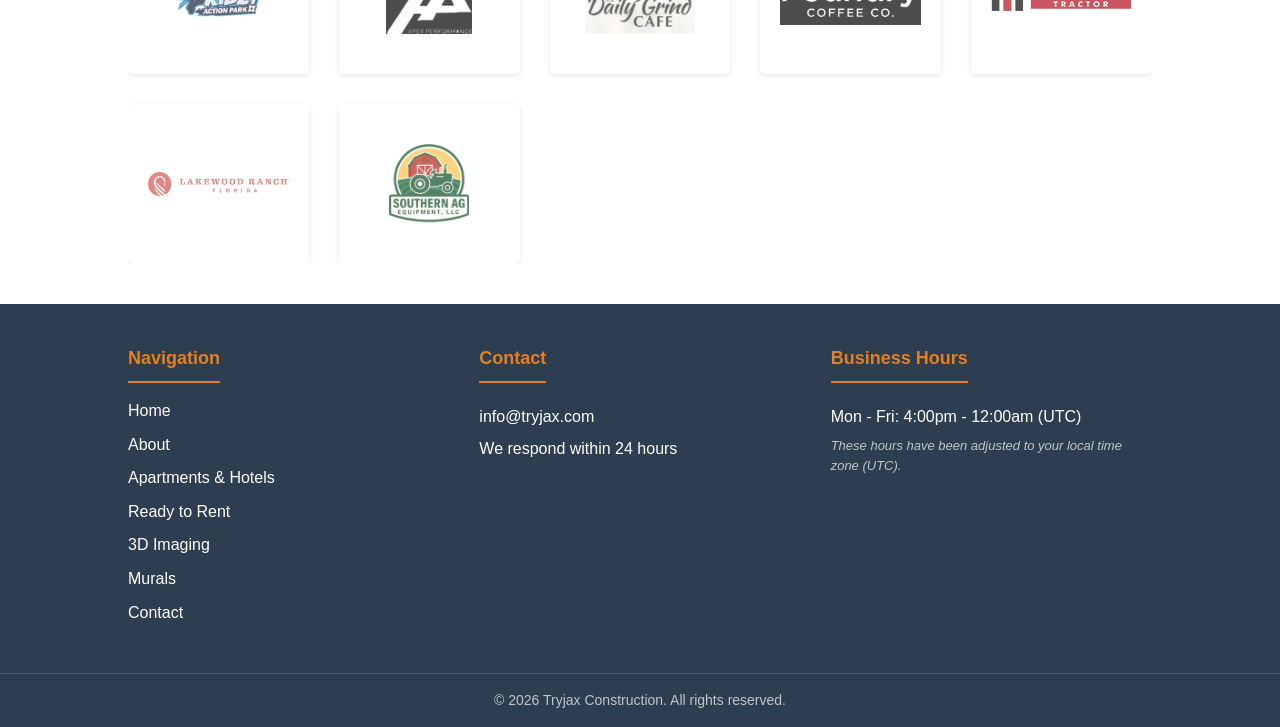
==== commit f5038242: "added apartments-hotels.html and ready-to-rent.html" ====
--- a/about.html
+++ b/about.html
@@ -5,12 +5,12 @@
     <meta name="viewport" content="width=device-width, initial-scale=1.0">
     <title>About Us | Tryjax Construction</title>
     <meta name="description" content="Meet the team behind Tryjax Construction, a nationwide contractor for franchise and commercial projects, from ground-up builds to multi-location rollouts.">
-    <link rel="canonical" href="https://www.tryjax.com/about.html">
+    <link rel="canonical" href="https://www.tryjax.com/about">
     <meta property="og:type" content="website">
     <meta property="og:site_name" content="Tryjax Construction">
     <meta property="og:title" content="About Us | Tryjax Construction">
     <meta property="og:description" content="Meet the team behind Tryjax Construction, a nationwide contractor for franchise and commercial projects, from ground-up builds to multi-location rollouts.">
-    <meta property="og:url" content="https://www.tryjax.com/about.html">
+    <meta property="og:url" content="https://www.tryjax.com/about">
     <meta property="og:image" content="https://www.tryjax.com/Images/hero-bg.jpg">
     <meta property="og:image:alt" content="Tryjax Construction company overview">
     <meta name="twitter:card" content="summary_large_image">
@@ -28,8 +28,8 @@
   "@graph": [
     {
       "@type": "WebPage",
-      "@id": "https://www.tryjax.com/about.html#webpage",
-      "url": "https://www.tryjax.com/about.html",
+      "@id": "https://www.tryjax.com/about#webpage",
+      "url": "https://www.tryjax.com/about",
       "name": "About Us | Tryjax Construction",
       "description": "Meet the team behind Tryjax Construction, a nationwide contractor for franchise and commercial projects, from ground-up builds to multi-location rollouts.",
       "isPartOf": { "@id": "https://www.tryjax.com/#website" },
@@ -42,13 +42,13 @@
           "@type": "ListItem",
           "position": 1,
           "name": "Home",
-          "item": "https://www.tryjax.com/index.html"
+          "item": "https://www.tryjax.com/index"
         },
         {
           "@type": "ListItem",
           "position": 2,
           "name": "About Us",
-          "item": "https://www.tryjax.com/about.html"
+          "item": "https://www.tryjax.com/about"
         }
       ]
     }
@@ -59,14 +59,16 @@
 <body>
     <header>
         <div class="container">
-            <a href="index.html" class="logo"><img src="Images/LogoText.png" alt="TRYJAX"></a>
+            <a href="index" class="logo"><img src="Images/LogoText.png" alt="TRYJAX"></a>
             <nav>
                 <ul>
-                    <li><a href="index.html">Home</a></li>
-                    <li><a href="about.html">About</a></li>
-                    <li><a href="scans.html">3D Imaging</a></li>
-                    <li><a href="mural.html">Murals</a></li>
-                    <li><a href="contact.html">Contact</a></li>
+                    <li><a href="index">Home</a></li>
+                    <li><a href="about">About</a></li>
+                    <li><a href="apartments-hotels">Apartments &amp; Hotels</a></li>
+                    <li><a href="ready-to-rent">Ready to Rent</a></li>
+                    <li><a href="scans">3D Imaging</a></li>
+                    <li><a href="mural">Murals</a></li>
+                    <li><a href="contact">Contact</a></li>
                     <li>
                         <button class="theme-toggle" aria-label="Toggle dark mode">
                             <img class="icon" src="Images/MoonIcon.png" alt="">
@@ -184,11 +186,13 @@
                 <div class="footer-column">
                     <h3>Navigation</h3>
                     <ul>
-                        <li><a href="index.html">Home</a></li>
-                        <li><a href="about.html">About</a></li>
-                        <li><a href="scans.html">3D Imaging</a></li>
-                        <li><a href="mural.html">Murals</a></li>
-                        <li><a href="contact.html">Contact</a></li>
+                        <li><a href="index">Home</a></li>
+                        <li><a href="about">About</a></li>
+                        <li><a href="apartments-hotels">Apartments &amp; Hotels</a></li>
+                        <li><a href="ready-to-rent">Ready to Rent</a></li>
+                        <li><a href="scans">3D Imaging</a></li>
+                        <li><a href="mural">Murals</a></li>
+                        <li><a href="contact">Contact</a></li>
                     </ul>
                 </div>
                 <div class="footer-column">
--- a/style.css
+++ b/style.css
@@ -1138,3 +1138,131 @@
     min-height: 1500px;
   }
 }
+
+/* ===== Apartments & Hotels / Ready to Rent page components ===== */
+
+/* Dark feature band — uses the header background so it reads in both themes */
+.rtr-band {
+    background: var(--bg-header);
+}
+
+.rtr-band h2,
+.rtr-band p,
+.rtr-band .checks {
+    color: var(--text-header);
+}
+
+.rtr-band .service-card {
+    background: var(--bg-primary);
+    color: var(--text-primary);
+    border-top: 4px solid var(--accent-primary);
+    box-shadow: var(--shadow-card);
+}
+
+.rtr-band .service-card p {
+    color: var(--text-secondary);
+}
+
+.eyebrow {
+    color: var(--accent-primary);
+    font-weight: 700;
+    letter-spacing: 2px;
+    text-transform: uppercase;
+}
+
+.price {
+    font-size: 1.9rem;
+    font-weight: 700;
+    margin: 6px 0;
+    color: var(--text-primary);
+}
+
+.checks {
+    display: grid;
+    grid-template-columns: repeat(auto-fit, minmax(200px, 1fr));
+    gap: 12px;
+    margin: 28px 0;
+    font-weight: 600;
+}
+
+.offer {
+    border: 2px dashed var(--accent-primary);
+    border-radius: 10px;
+    padding: 26px;
+    text-align: center;
+    margin-top: 28px;
+    background: var(--bg-primary);
+}
+
+.offer p {
+    color: var(--text-primary);
+}
+
+/* Flat pricing table (Ready to Rent) */
+.ptable {
+    width: 100%;
+    border-collapse: collapse;
+    margin-top: 20px;
+}
+
+.ptable th,
+.ptable td {
+    padding: 14px;
+    border-bottom: 1px solid var(--border-primary);
+    text-align: left;
+    color: var(--text-primary);
+    background: var(--bg-card);
+}
+
+.ptable th {
+    background: var(--accent-primary);
+    color: var(--text-on-accent);
+}
+
+/* FAQ accordions (Ready to Rent) */
+.faq details {
+    background: var(--bg-card);
+    border: 1px solid var(--border-primary);
+    border-radius: 8px;
+    padding: 16px 20px;
+    margin: 10px auto;
+    max-width: 760px;
+    box-shadow: var(--shadow-card);
+    text-align: left;
+}
+
+.faq summary {
+    font-weight: 700;
+    cursor: pointer;
+    color: var(--text-primary);
+}
+
+.faq details p {
+    color: var(--text-secondary);
+    margin-bottom: 0;
+}
+
+/* Ghost hero button (light outline, used on the dark hero image in both themes) */
+.btn-ghost {
+    background: transparent;
+    border: 2px solid var(--text-header);
+    color: var(--text-header);
+}
+
+.btn-ghost:hover {
+    background: var(--accent-primary);
+    border-color: var(--accent-primary);
+    color: var(--text-on-accent);
+}
+
+.hero .btn {
+    margin: 6px;
+}
+
+@media (max-width: 600px) {
+    .ptable th,
+    .ptable td {
+        padding: 10px 8px;
+        font-size: 14px;
+    }
+}
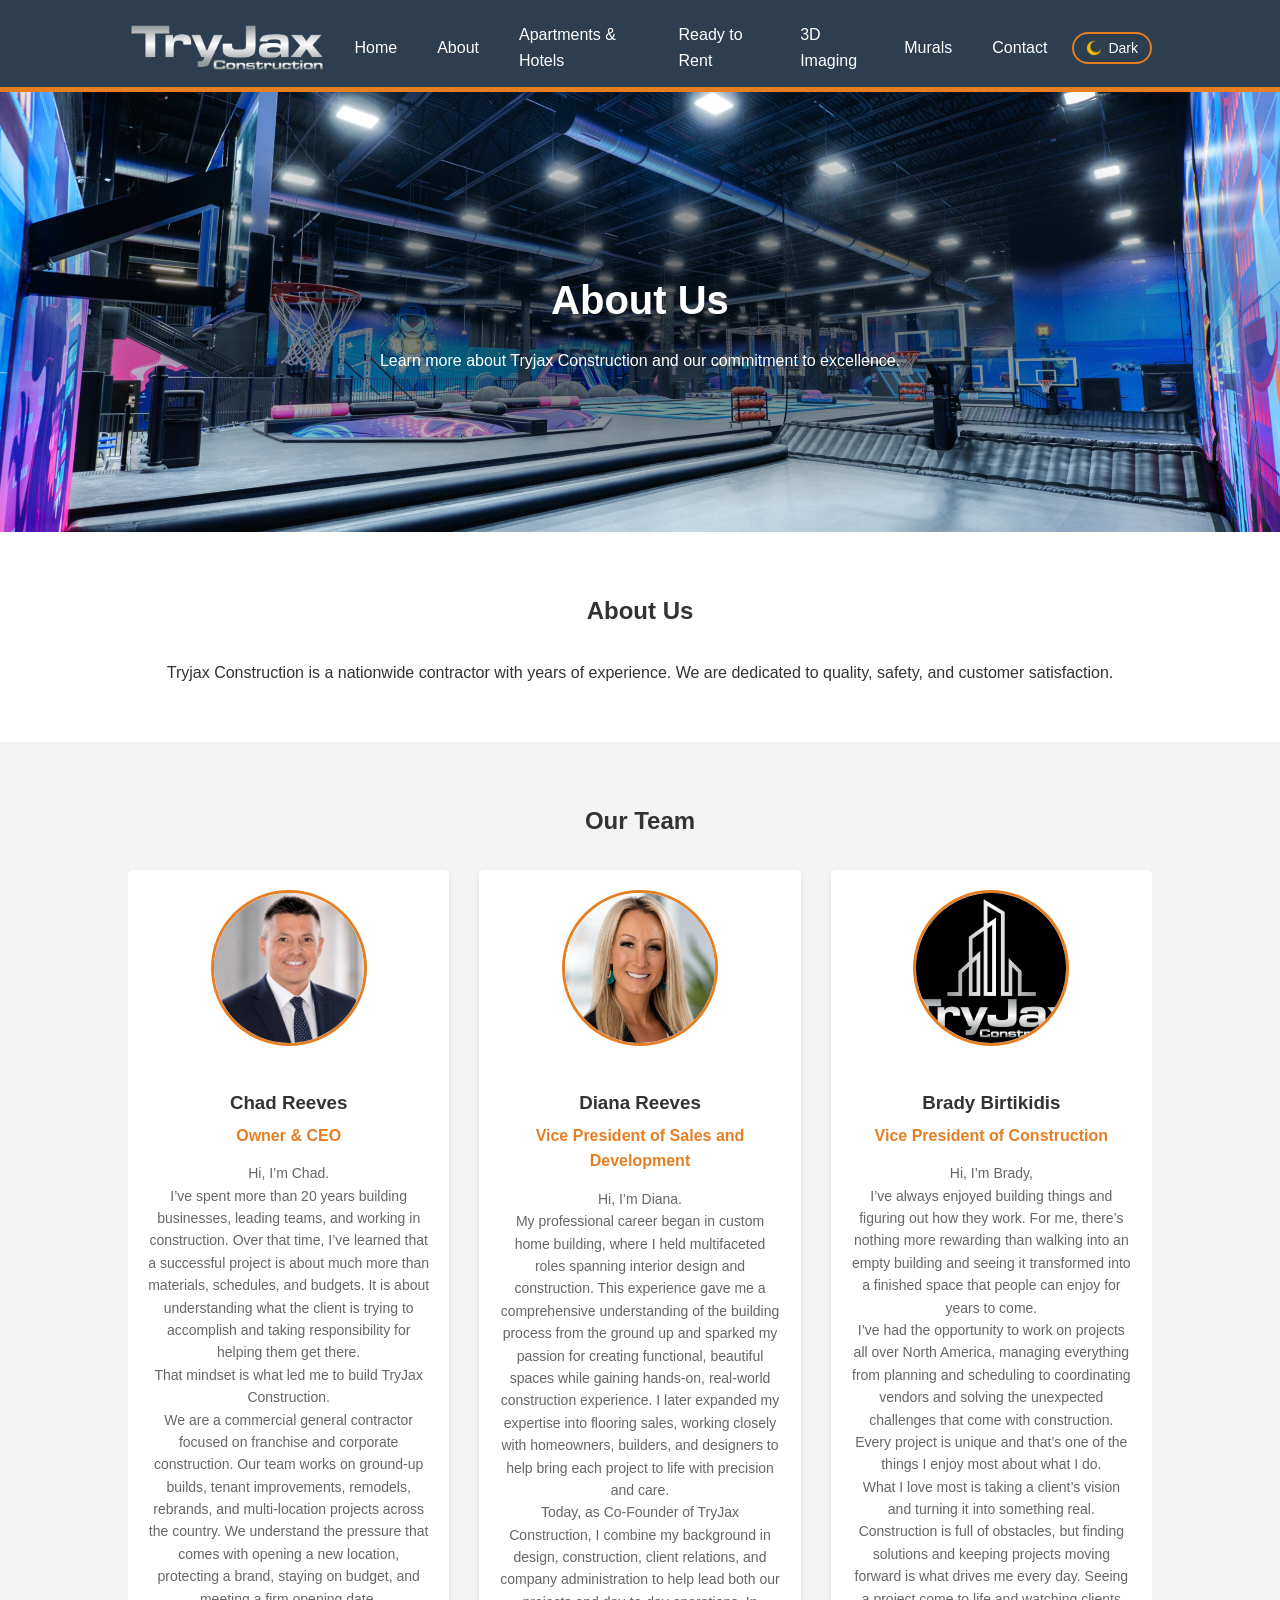
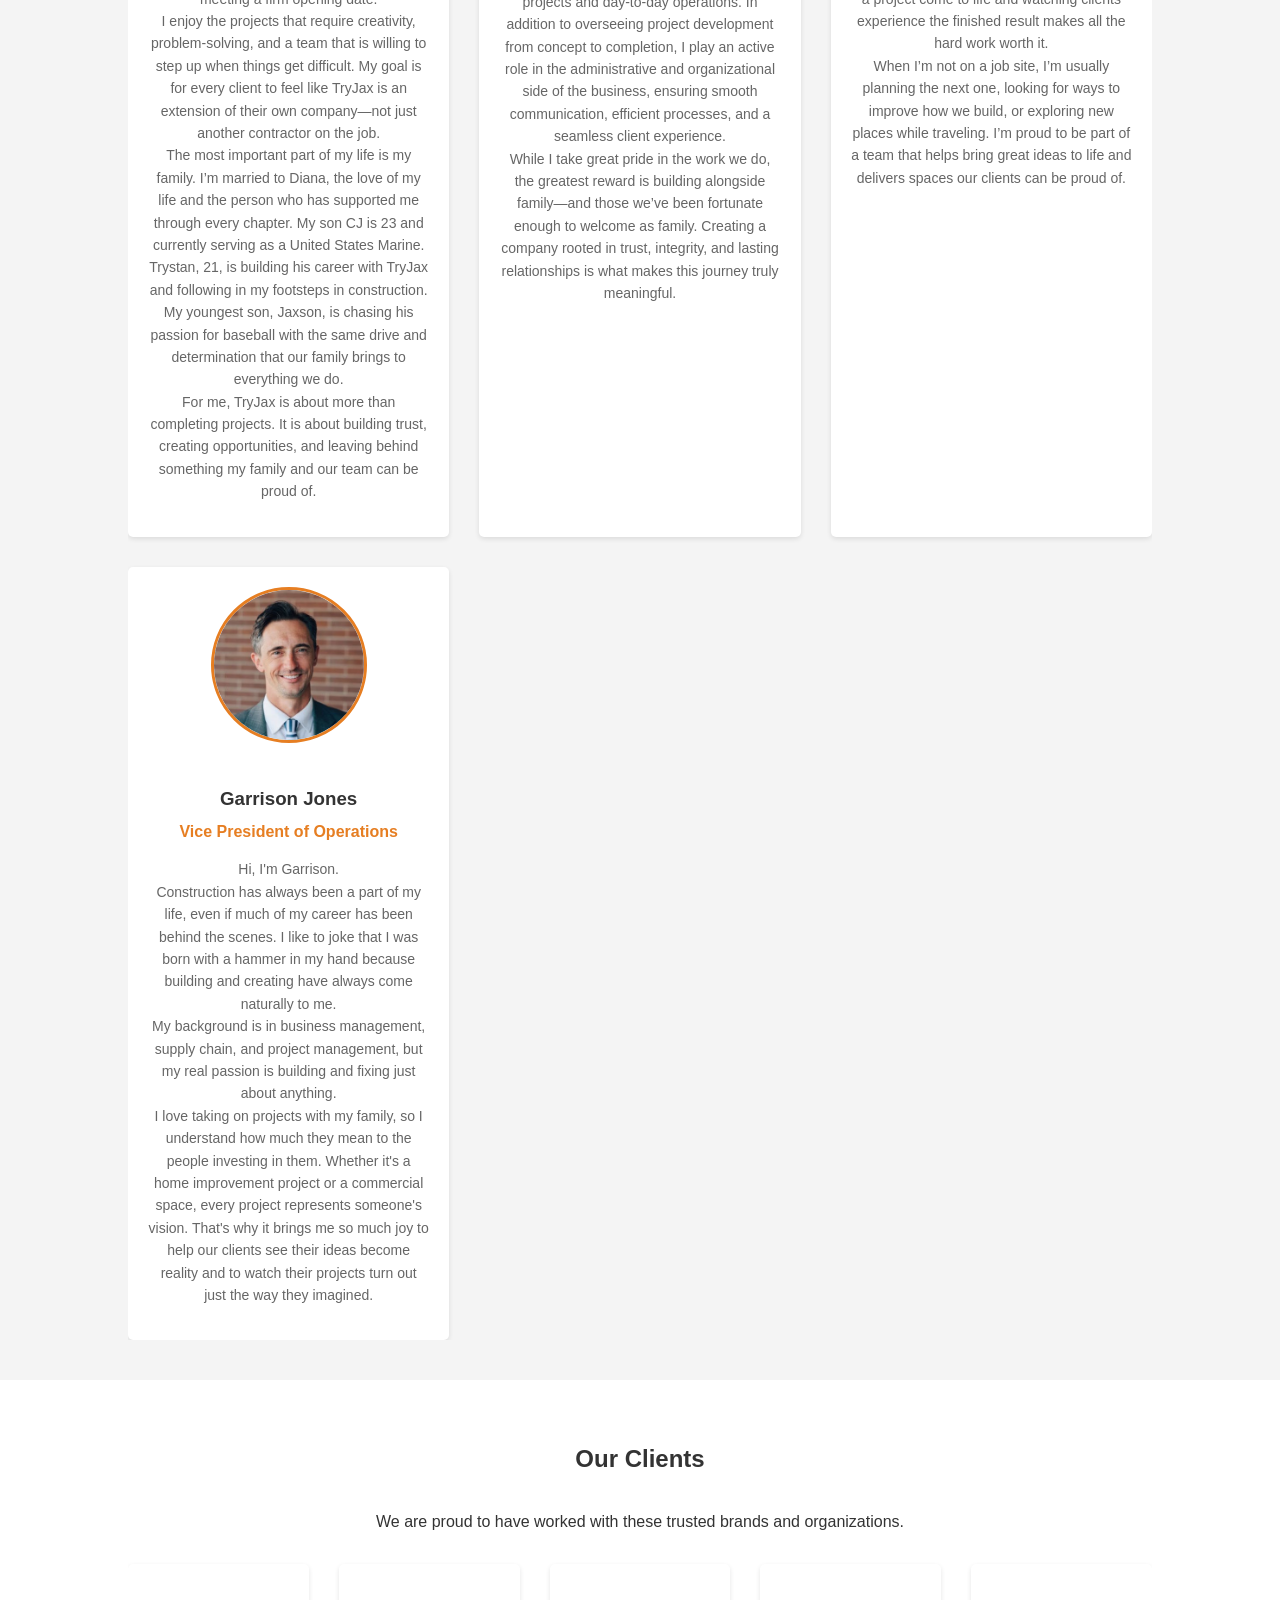
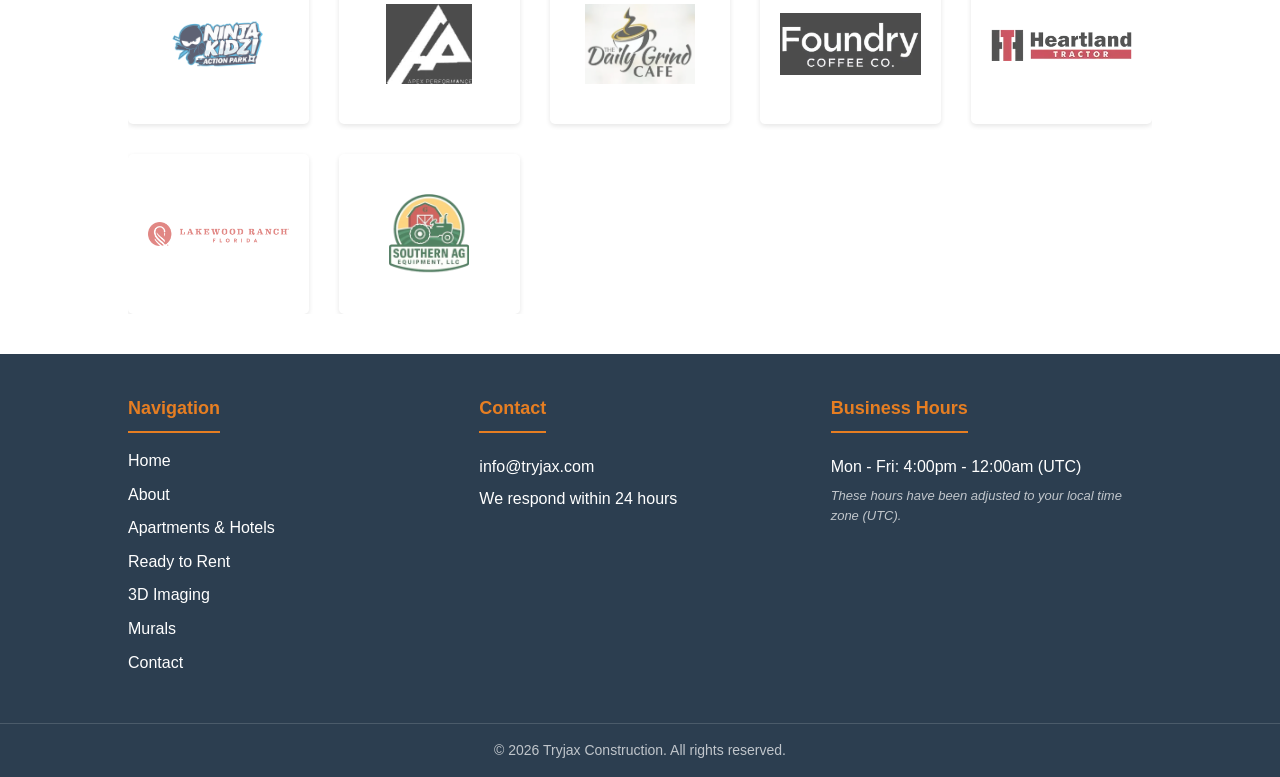
==== commit b07261bb: "fixed index canonical" ====
--- a/about.html
+++ b/about.html
@@ -42,7 +42,7 @@
           "@type": "ListItem",
           "position": 1,
           "name": "Home",
-          "item": "https://www.tryjax.com/index"
+          "item": "https://www.tryjax.com/"
         },
         {
           "@type": "ListItem",
--- a/style.css
+++ b/style.css
@@ -105,7 +105,8 @@
     background: var(--bg-header);
     color: var(--text-header);
     min-height: 60px;
-    border-bottom: var(--accent-primary) 3px solid;
+    border-bottom: var(--accent-primary) 5px solid;
+    padding-top: 8px;
 }
 
 header .container {
@@ -183,7 +184,7 @@
 
 .hero {
     background-color: var(--bg-secondary);
-    height: 400px;
+    height: 440px;
     display: flex;
     flex-direction: column;
     justify-content: center;
@@ -255,6 +256,8 @@
 
 /* Section Title for Alternating Content */
 .section-title {
+    font-size: 1.8em;
+    line-height: 1.2;
     margin-bottom: 60px;
 }
 
@@ -912,12 +915,17 @@
 }
 
 /* ===== Alternating Image-Text Section ===== */
+.container-alternating{
+    width: 100%;
+    margin: 0;
+}
 
 .content-row {
     display: flex;
     align-items: center;
-    gap: 40px;
-    margin-bottom: 60px;
+    gap: 0px;
+    margin-bottom: 0px;
+
 }
 
 .content-row:last-child {
@@ -930,14 +938,17 @@
 
 .content-image {
     flex: 1;
-    min-width: 0;
+    min-width: 50%;
+    max-width: none;
+    margin: 0;
 }
 
 .content-image img {
     width: 100%;
     height: 350px;
     object-fit: cover;
-    border-radius: 8px;
+    margin: 0;
+    border-radius: 2px;
     box-shadow: var(--shadow-card);
     display: block;
 }
@@ -952,6 +963,7 @@
 .content-text {
     flex: 1;
     min-width: 0;
+    margin: 20px;
 }
 
 .content-text h2 {
@@ -976,7 +988,7 @@
     }
 
     .content-image img {
-        height: 250px;
+        height: auto;
     }
 
     .content-image.full-size img {
@@ -1242,13 +1254,23 @@
     margin-bottom: 0;
 }
 
-/* Ghost hero button (light outline, used on the dark hero image in both themes) */
+/* Ghost button — theme-aware ink so it stays legible on light AND dark backgrounds.
+   Default uses --text-primary (dark ink in light mode, light ink in dark mode),
+   which works on light sections/cards and on dark cards in dark mode.
+   The hero override below keeps the classic white-on-dark look on the hero image. */
 .btn-ghost {
     background: transparent;
-    border: 2px solid var(--text-header);
+    border: 2px solid var(--text-primary);
+    color: var(--text-primary);
+}
+
+/* On the always-dark hero image, restore the white outline/text in both themes */
+.hero .btn-ghost {
+    border-color: var(--text-header);
     color: var(--text-header);
 }
 
+/* Placed after the hero override so the accent hover fill wins in both themes */
 .btn-ghost:hover {
     background: var(--accent-primary);
     border-color: var(--accent-primary);
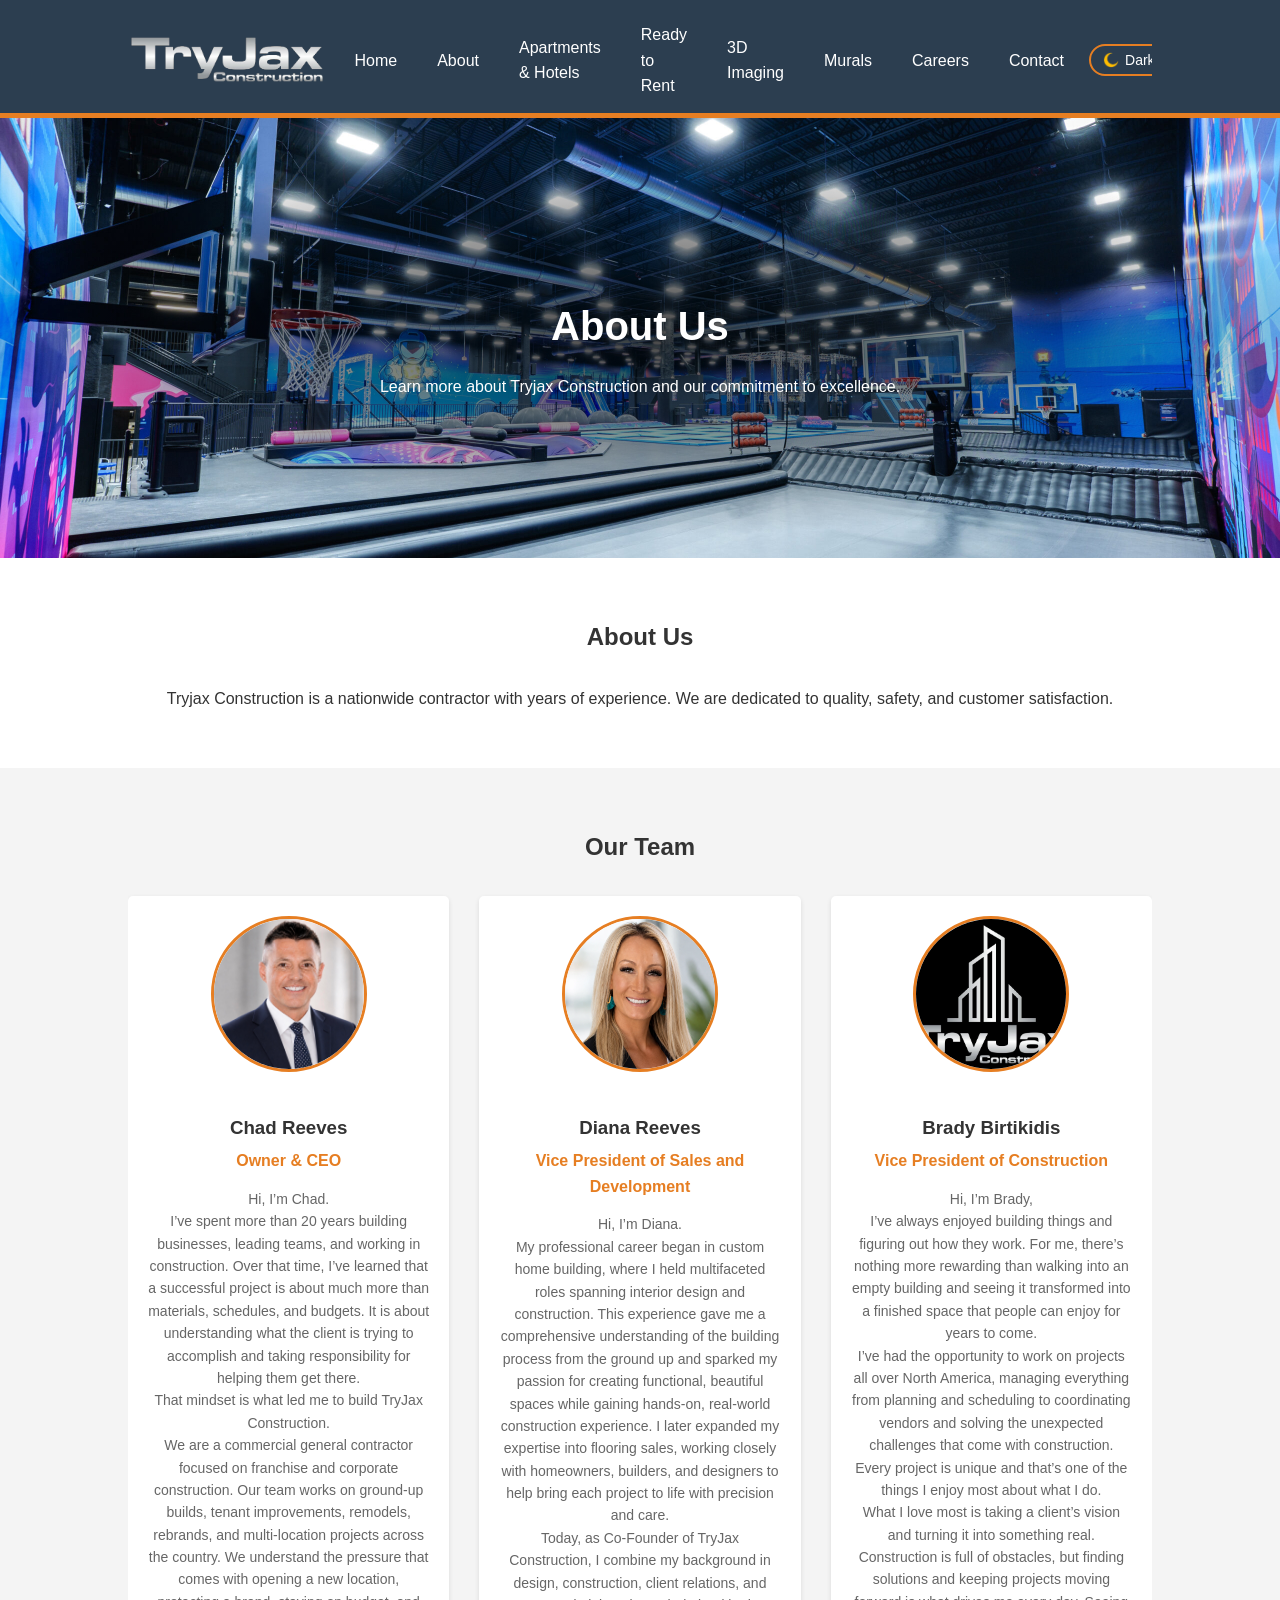
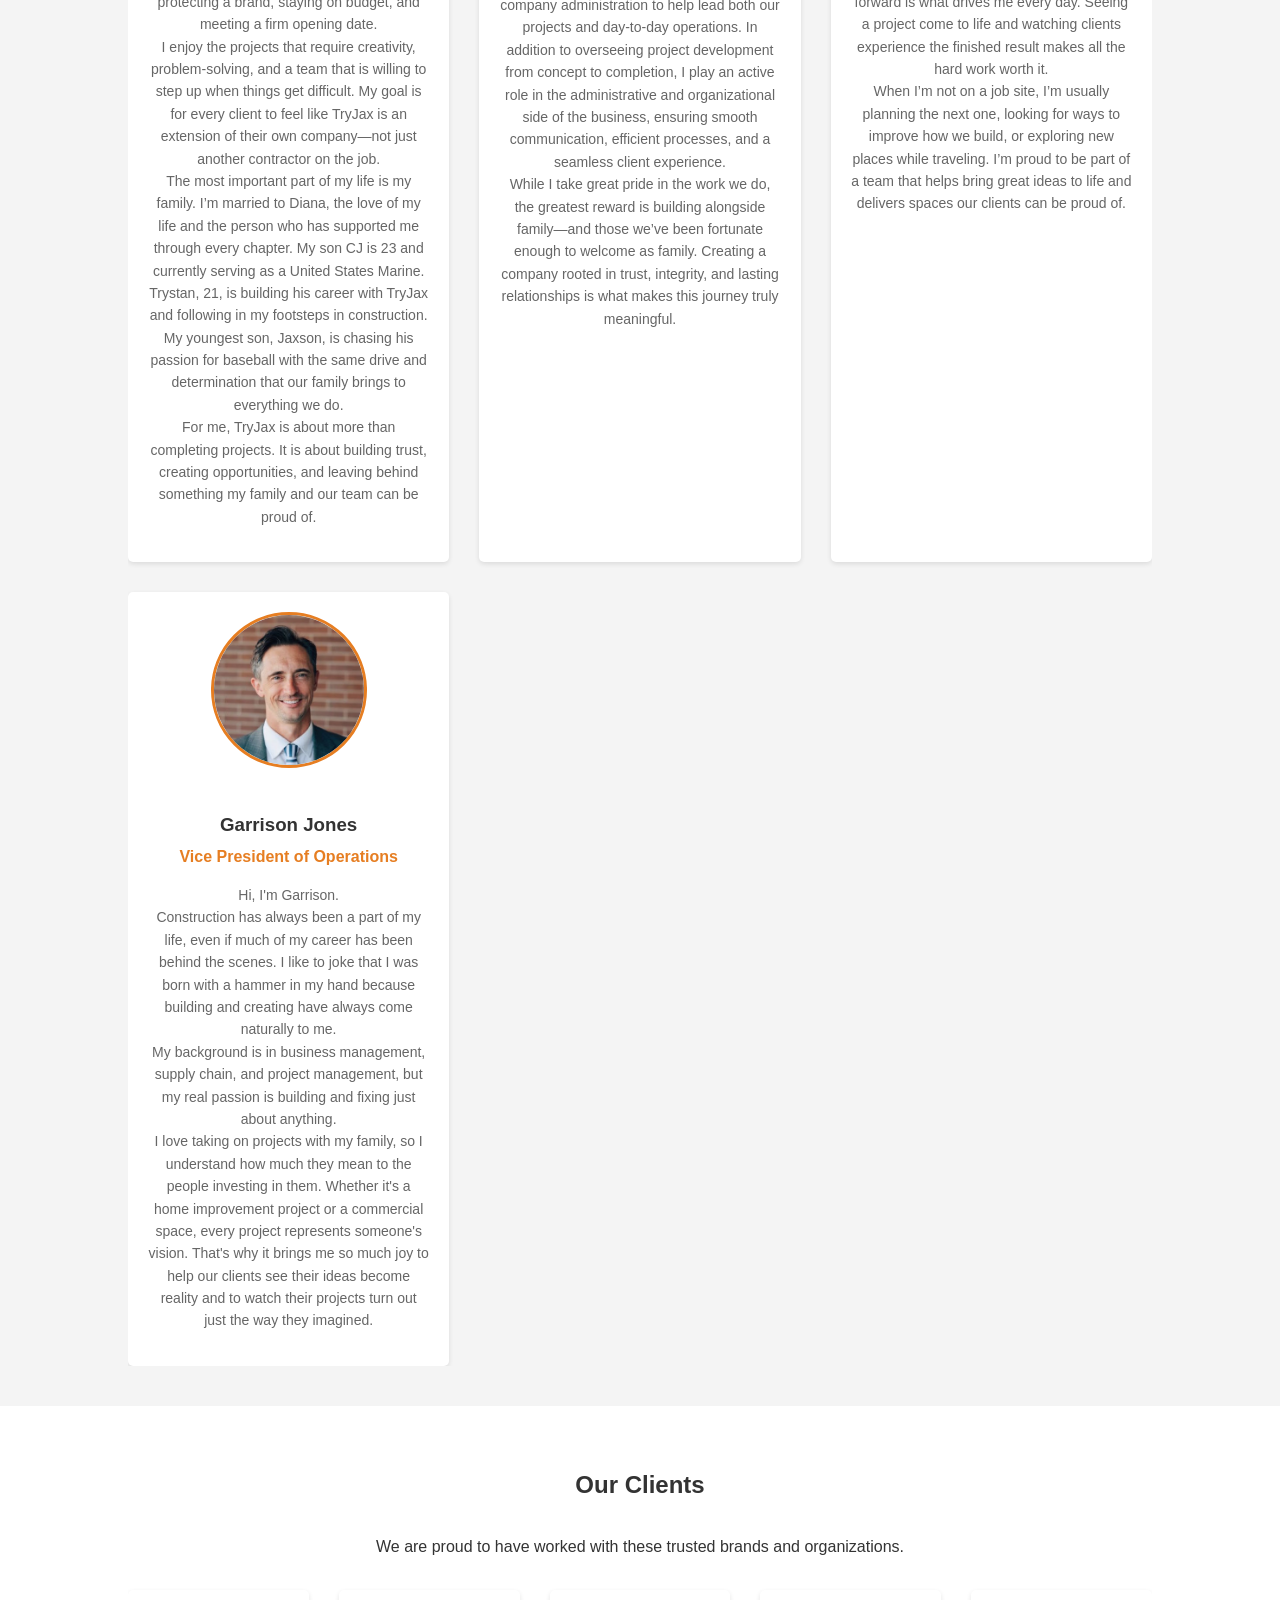
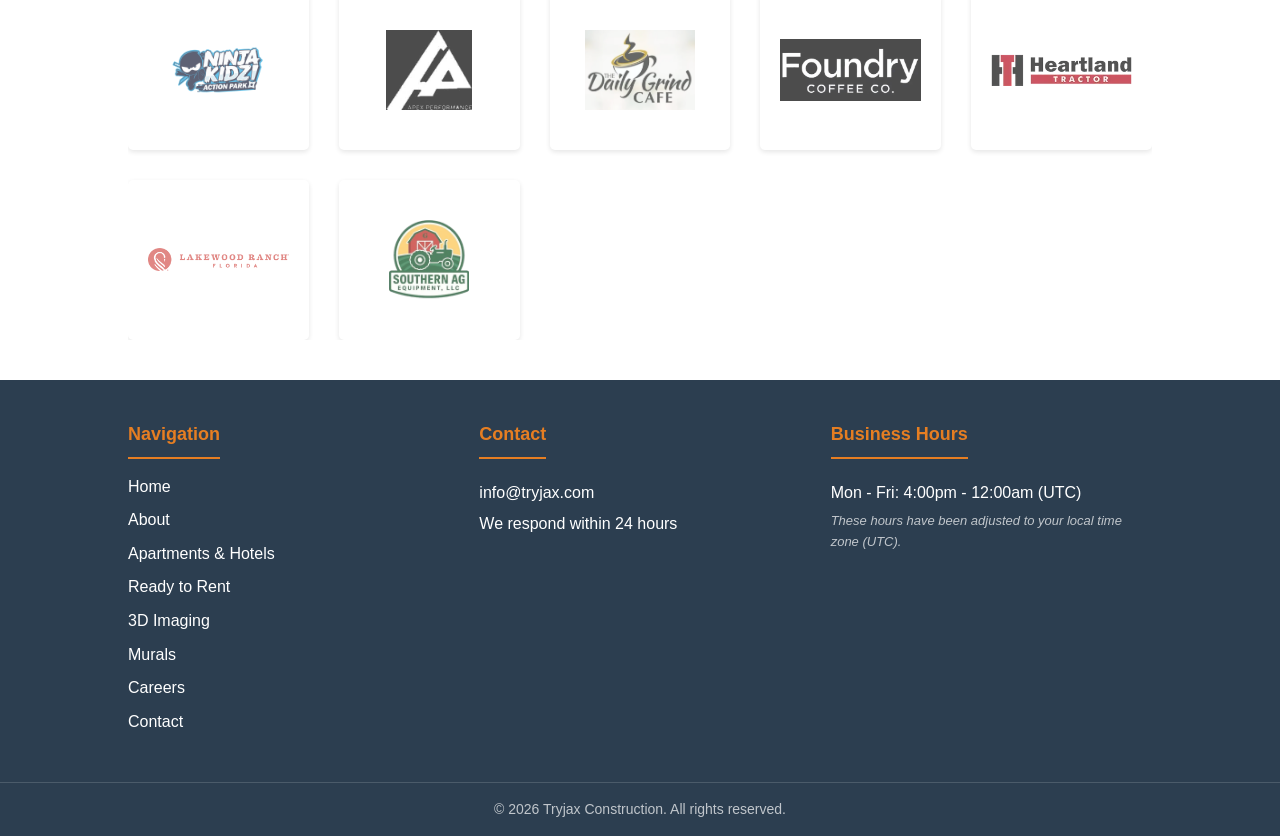
==== commit 2b4aabab: "initial carrers page" ====
--- a/about.html
+++ b/about.html
@@ -68,6 +68,7 @@
                     <li><a href="ready-to-rent">Ready to Rent</a></li>
                     <li><a href="scans">3D Imaging</a></li>
                     <li><a href="mural">Murals</a></li>
+                    <li><a href="careers">Careers</a></li>
                     <li><a href="contact">Contact</a></li>
                     <li>
                         <button class="theme-toggle" aria-label="Toggle dark mode">
@@ -192,6 +193,7 @@
                         <li><a href="ready-to-rent">Ready to Rent</a></li>
                         <li><a href="scans">3D Imaging</a></li>
                         <li><a href="mural">Murals</a></li>
+                        <li><a href="careers">Careers</a></li>
                         <li><a href="contact">Contact</a></li>
                     </ul>
                 </div>
--- a/style.css
+++ b/style.css
@@ -1288,3 +1288,140 @@
         font-size: 14px;
     }
 }
+
+/* ===== Careers page components ===== */
+
+/* Skip link — visually hidden until keyboard-focused (accessibility) */
+.skip-link {
+    position: absolute;
+    left: -9999px;
+    top: 0;
+    z-index: 100;
+    background: var(--accent-primary);
+    color: var(--text-on-accent);
+    padding: 12px 20px;
+    text-decoration: none;
+    font-weight: 700;
+}
+
+.skip-link:focus {
+    left: 12px;
+    top: 12px;
+}
+
+/* Visible keyboard focus indicator (accessibility requirement) */
+a:focus,
+button:focus {
+    outline: 3px solid var(--accent-primary);
+    outline-offset: 3px;
+}
+
+.hero a:focus {
+    outline-color: #ffffff;
+}
+
+/* "View Open Positions" button in the shared header nav (careers page) */
+/* margin-left is inherited from the base header nav link rule;
+   no !important needed — the class selector outranks header nav element selectors */
+.header-jobs-btn {
+    background: var(--accent-primary);
+    color: var(--text-on-accent);
+    border-radius: 5px;
+    padding: 10px 16px;
+    font-weight: 700;
+    white-space: nowrap;
+}
+
+.header-jobs-btn:hover {
+    background: var(--accent-hover);
+}
+
+/* Hero additions: eyebrow above H1 and external-hosting note below CTAs */
+.hero-eyebrow {
+    margin-bottom: 14px;
+    font-size: 15px;
+    letter-spacing: 3px;
+}
+
+.hero-note {
+    margin-top: 18px;
+    font-size: 14px;
+    opacity: 0.85;
+    max-width: 560px;
+}
+
+/* Centered intro paragraph used by several careers sections */
+.section-intro {
+    color: var(--text-secondary);
+    max-width: 800px;
+    margin: 0 auto 30px;
+}
+
+/* Notice box — visible disclosures (role availability, third-party platform, safety) */
+.notice {
+    border-left: 4px solid var(--accent-primary);
+    background: var(--bg-card);
+    border-radius: 6px;
+    box-shadow: var(--shadow-card);
+    padding: 16px 20px;
+    max-width: 800px;
+    margin: 24px auto;
+    text-align: left;
+}
+
+.notice p {
+    color: var(--text-secondary);
+    margin: 0;
+    font-size: 15px;
+}
+
+.pay-notice {
+    border-left-color: var(--text-tertiary);
+}
+
+/* Numbered application steps */
+.steps {
+    list-style: none;
+    max-width: 800px;
+    margin: 0 auto 24px;
+    padding: 0;
+    text-align: left;
+}
+
+.steps li {
+    background: var(--bg-card);
+    border: 1px solid var(--border-primary);
+    border-radius: 8px;
+    box-shadow: var(--shadow-card);
+    padding: 18px 22px;
+    margin-bottom: 14px;
+}
+
+.steps h3 {
+    color: var(--accent-primary);
+    margin-bottom: 6px;
+}
+
+.steps p {
+    color: var(--text-secondary);
+    margin: 0;
+}
+
+/* Center the CTA button in the hiring-focus section (its .bg-light text-align is left) */
+#hiring-focus .btn {
+    display: block;
+    width: fit-content;
+    margin: 20px auto 0;
+}
+
+@media (max-width: 768px) {
+    .header-jobs-btn {
+        padding: 10px 14px;
+        font-size: 15px;
+    }
+
+    /* .bg-light sections are left-aligned; re-center on mobile to match the site's mobile pattern */
+    .section-intro {
+        text-align: center;
+    }
+}
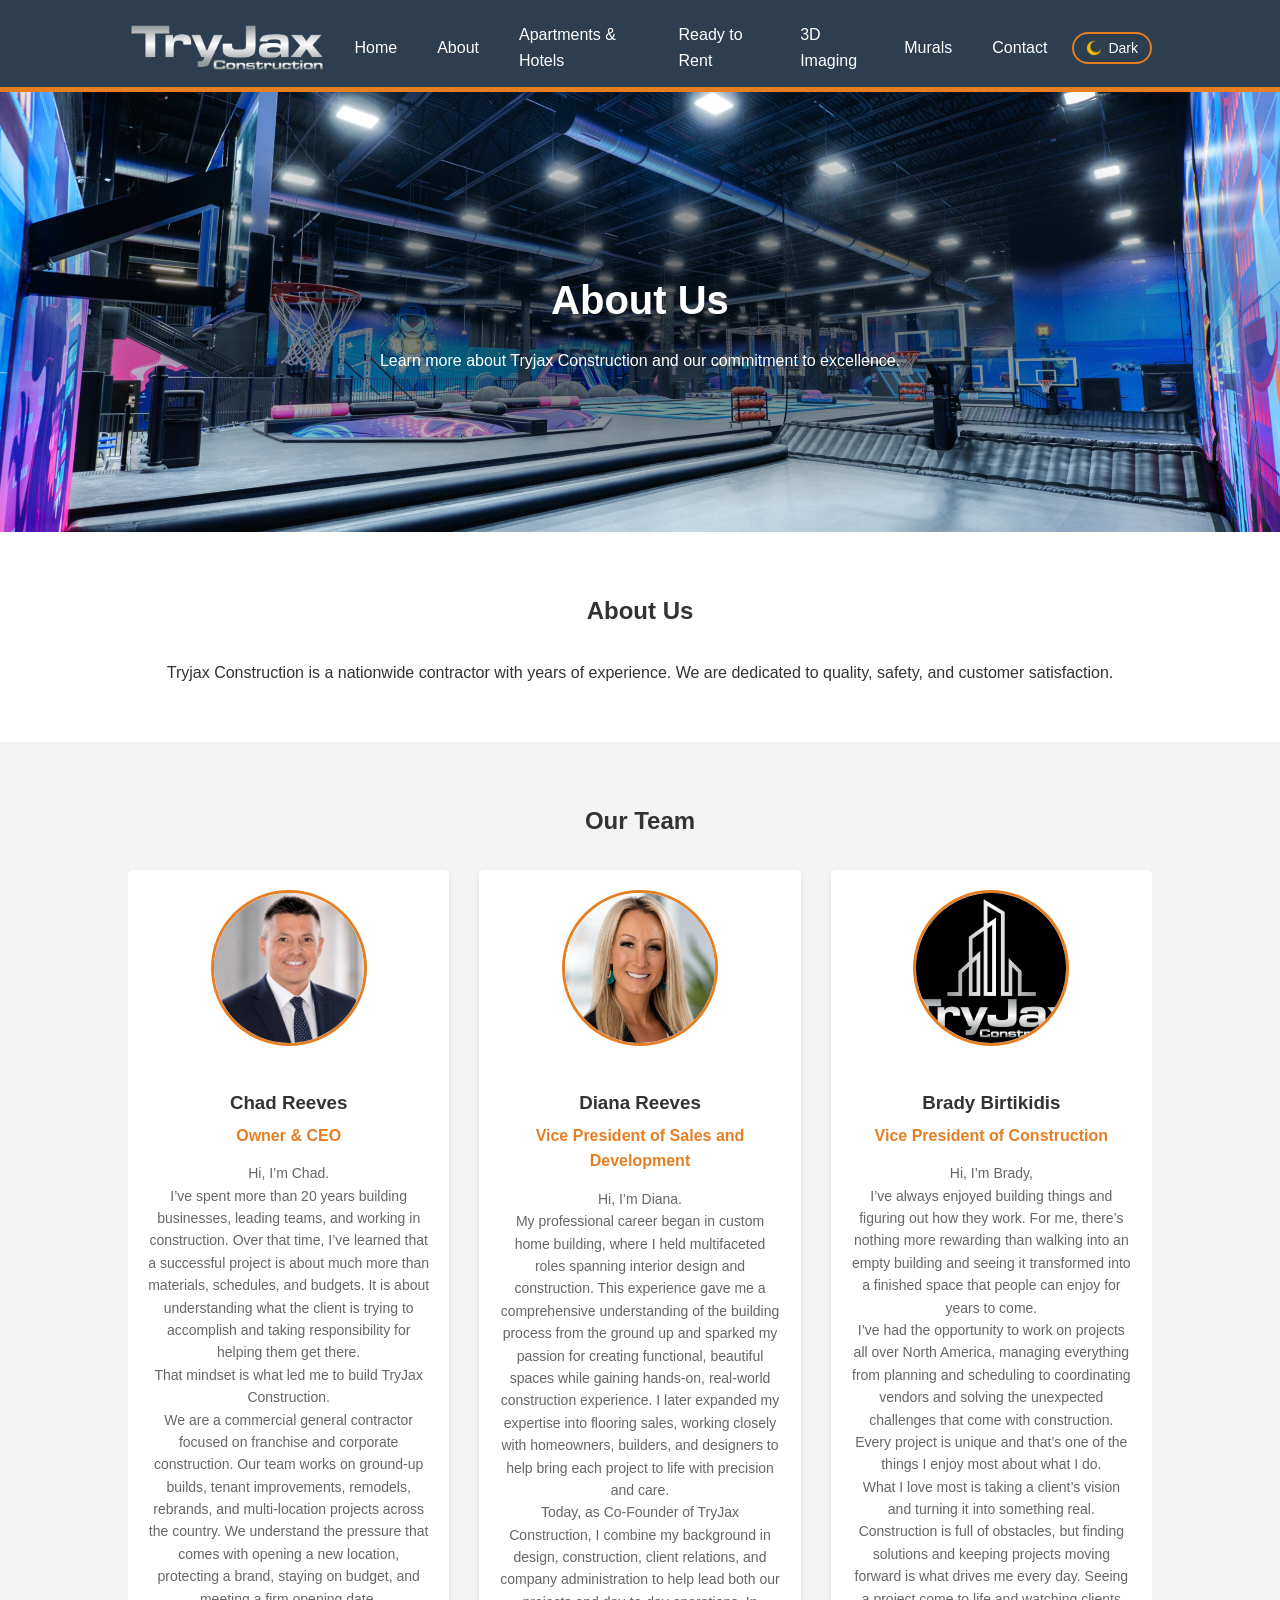
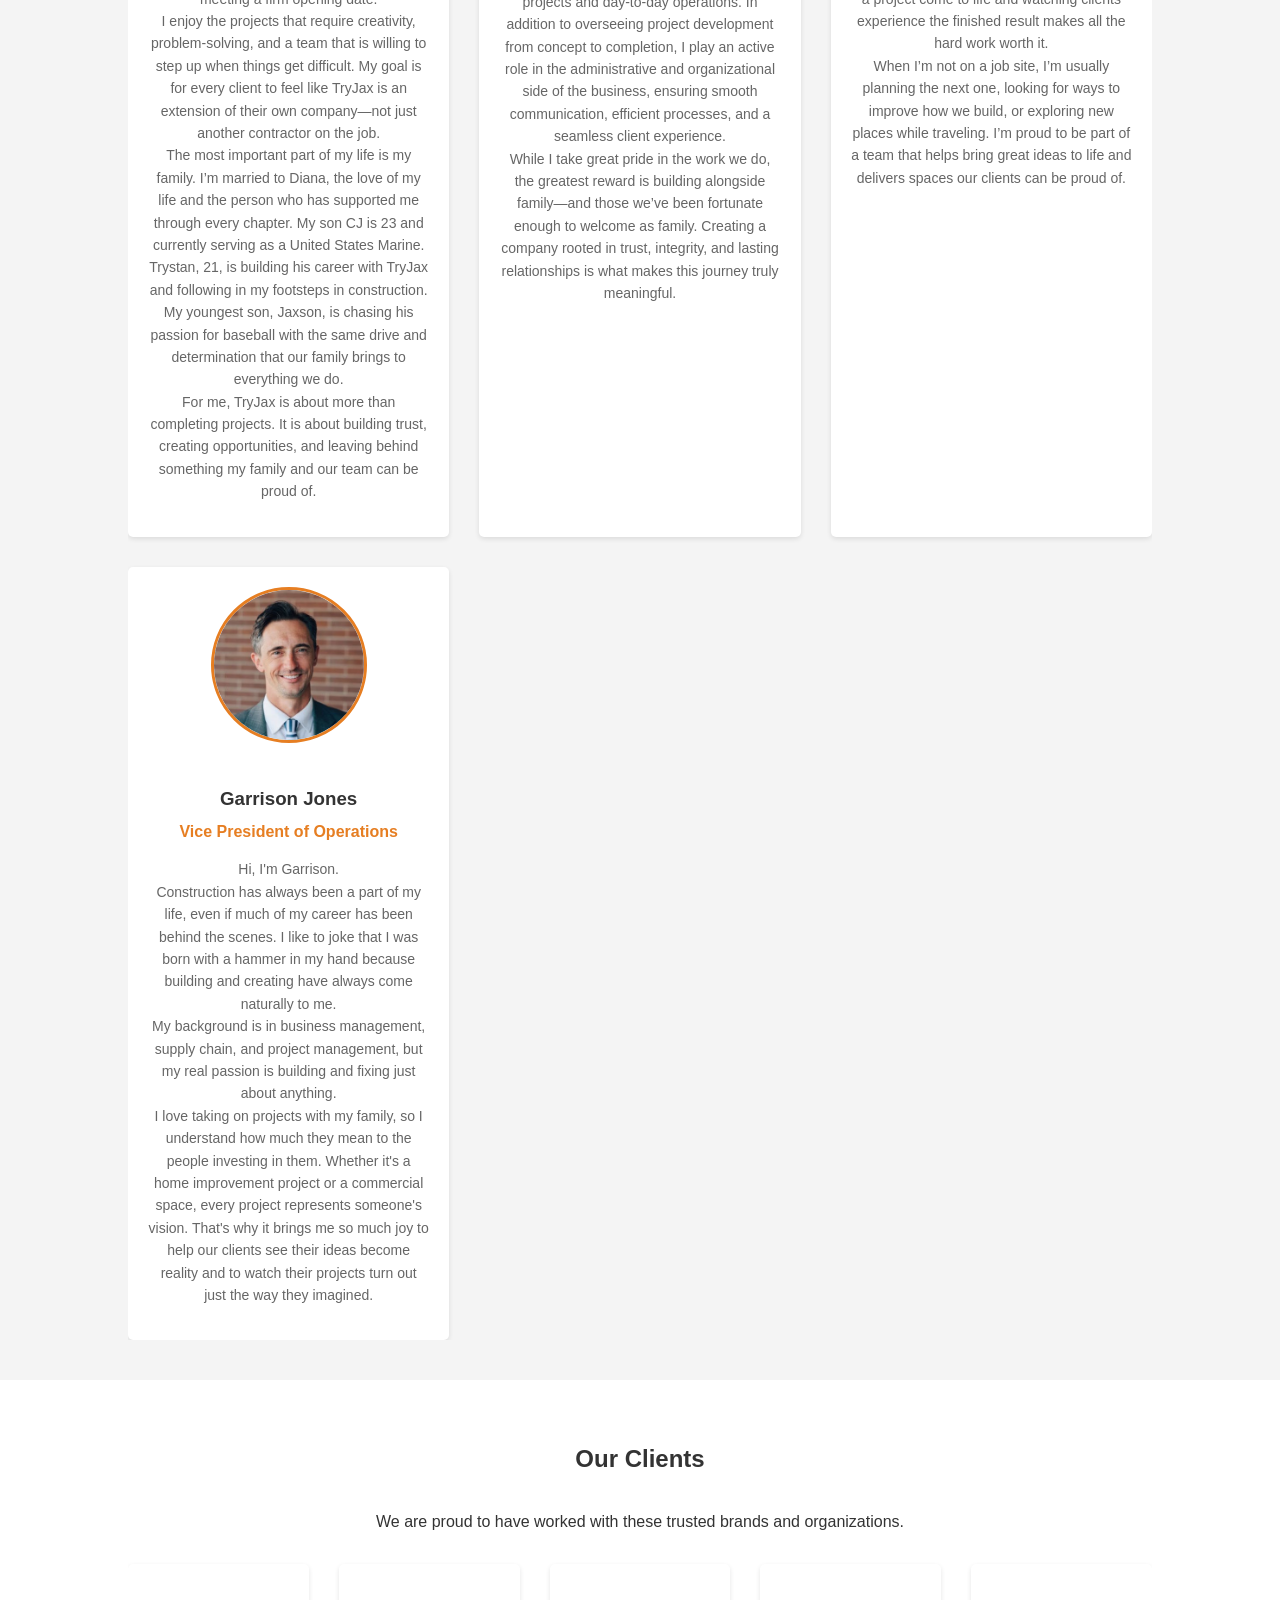
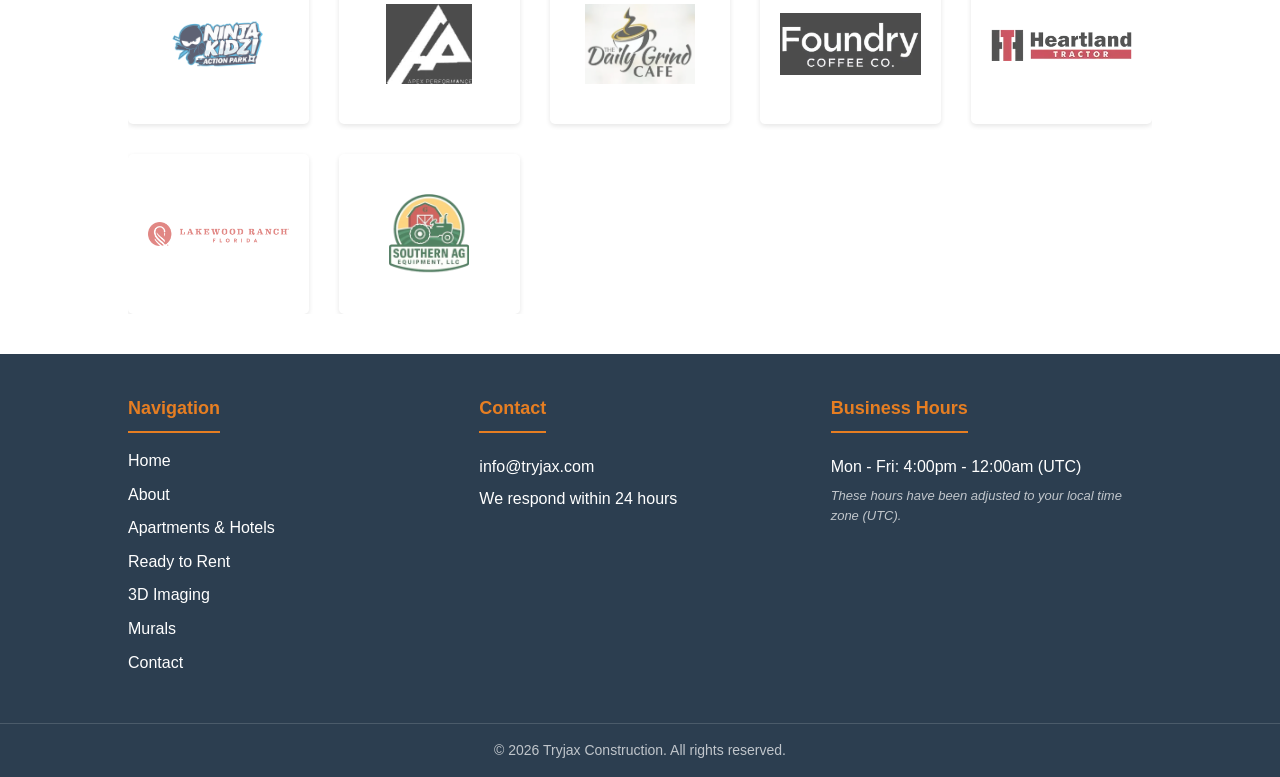
==== commit 5bd1a4eb: "hopefuly last seo fix added 404 page because cloudflare is dumb and if you don't have one serves up " ====
--- a/about.html
+++ b/about.html
@@ -59,16 +59,15 @@
 <body>
     <header>
         <div class="container">
-            <a href="index" class="logo"><img src="Images/LogoText.png" alt="TRYJAX"></a>
+            <a href="/" class="logo"><img src="Images/LogoText.png" alt="TRYJAX"></a>
             <nav>
                 <ul>
-                    <li><a href="index">Home</a></li>
+                    <li><a href="/">Home</a></li>
                     <li><a href="about">About</a></li>
                     <li><a href="apartments-hotels">Apartments &amp; Hotels</a></li>
                     <li><a href="ready-to-rent">Ready to Rent</a></li>
                     <li><a href="scans">3D Imaging</a></li>
                     <li><a href="mural">Murals</a></li>
-                    <li><a href="careers">Careers</a></li>
                     <li><a href="contact">Contact</a></li>
                     <li>
                         <button class="theme-toggle" aria-label="Toggle dark mode">
@@ -187,13 +186,12 @@
                 <div class="footer-column">
                     <h3>Navigation</h3>
                     <ul>
-                        <li><a href="index">Home</a></li>
+                        <li><a href="/">Home</a></li>
                         <li><a href="about">About</a></li>
                         <li><a href="apartments-hotels">Apartments &amp; Hotels</a></li>
                         <li><a href="ready-to-rent">Ready to Rent</a></li>
                         <li><a href="scans">3D Imaging</a></li>
                         <li><a href="mural">Murals</a></li>
-                        <li><a href="careers">Careers</a></li>
                         <li><a href="contact">Contact</a></li>
                     </ul>
                 </div>
--- a/style.css
+++ b/style.css
@@ -1414,6 +1414,10 @@
     margin: 20px auto 0;
 }
 
+#cta{
+    text-align: center;
+}
+
 @media (max-width: 768px) {
     .header-jobs-btn {
         padding: 10px 14px;
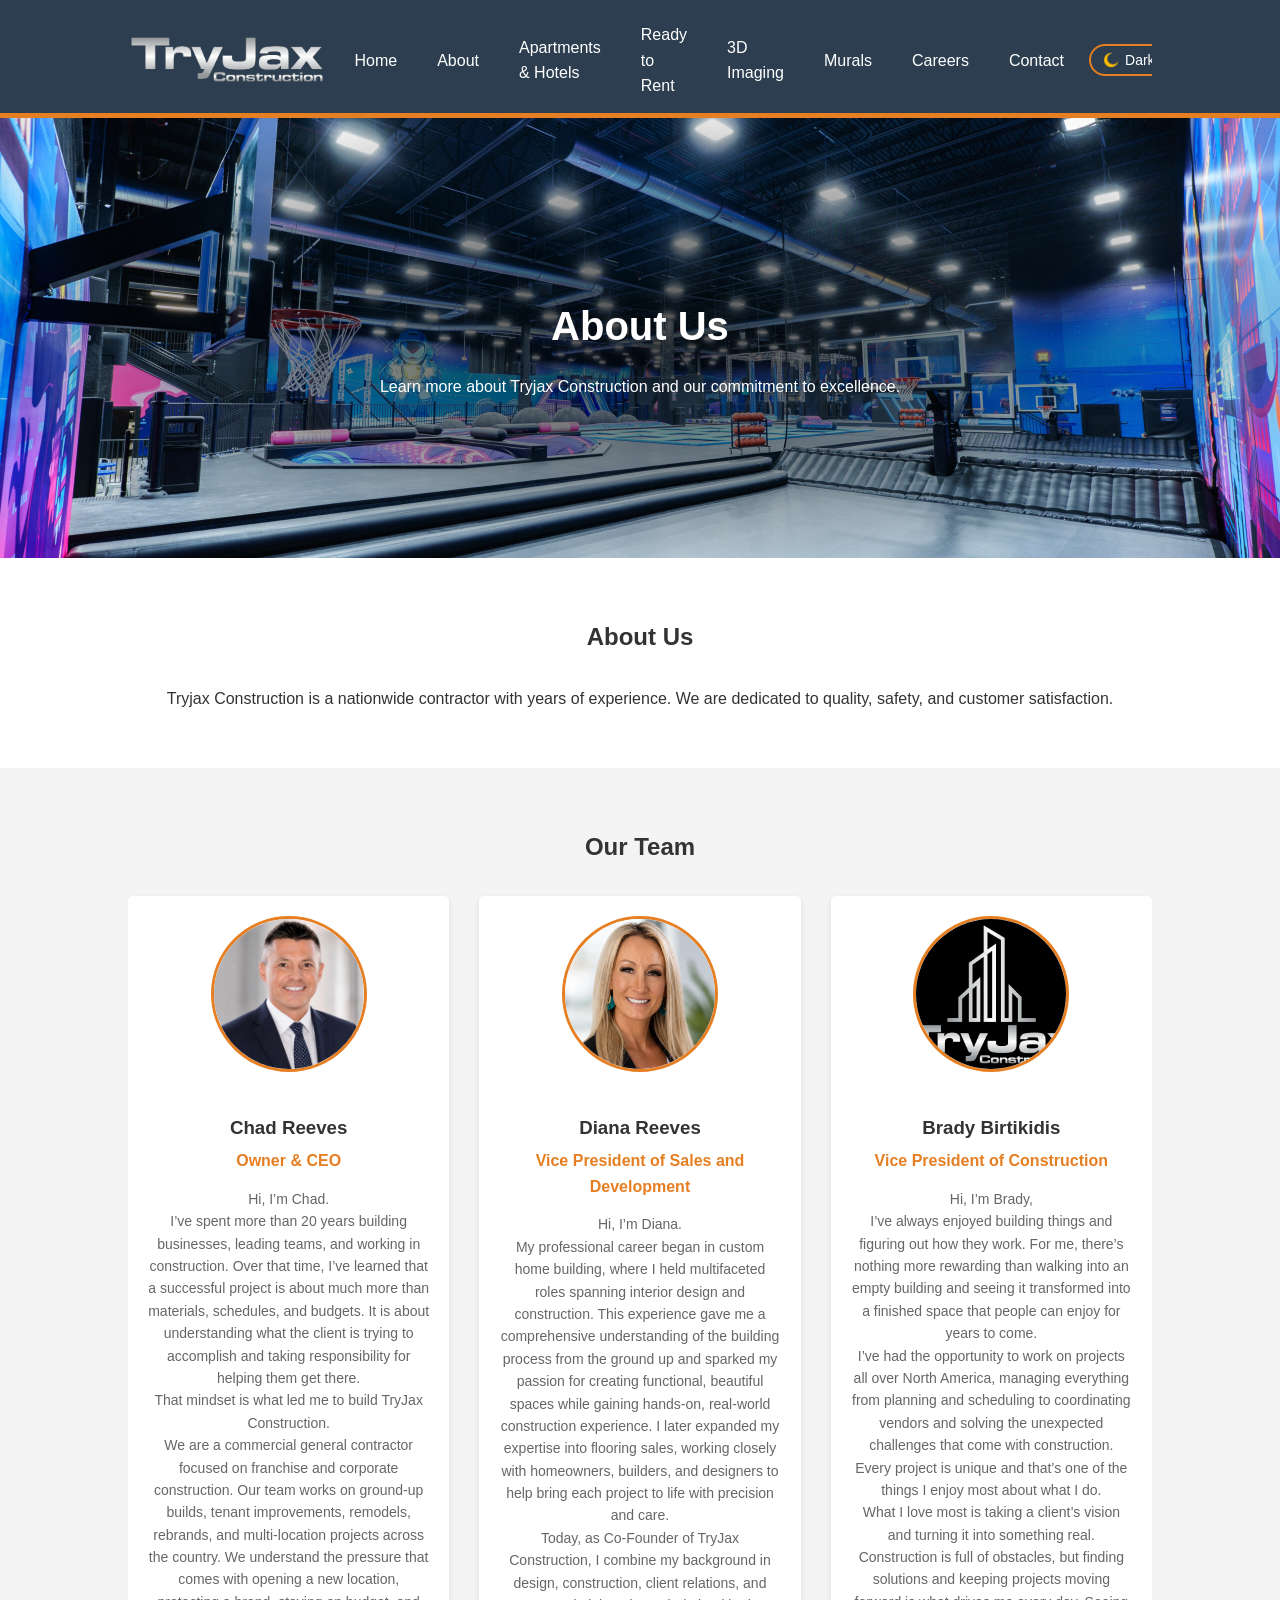
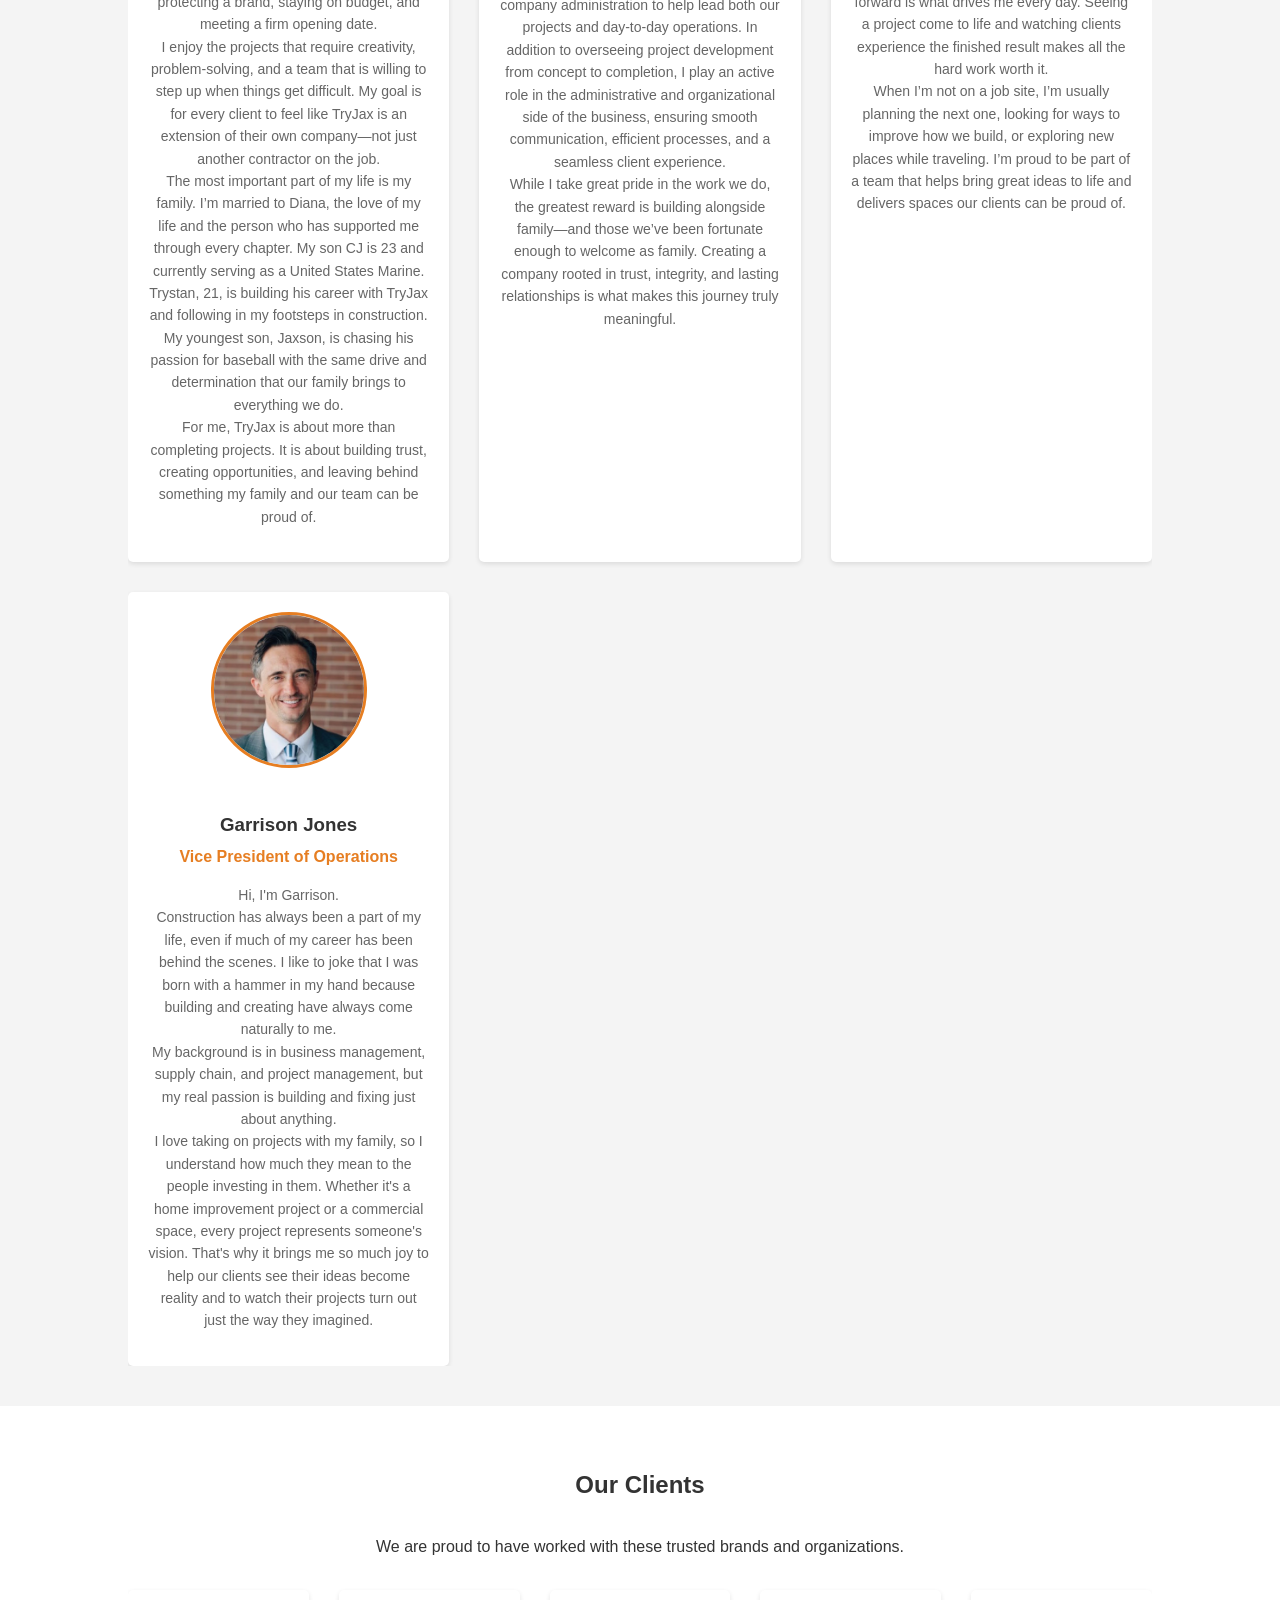
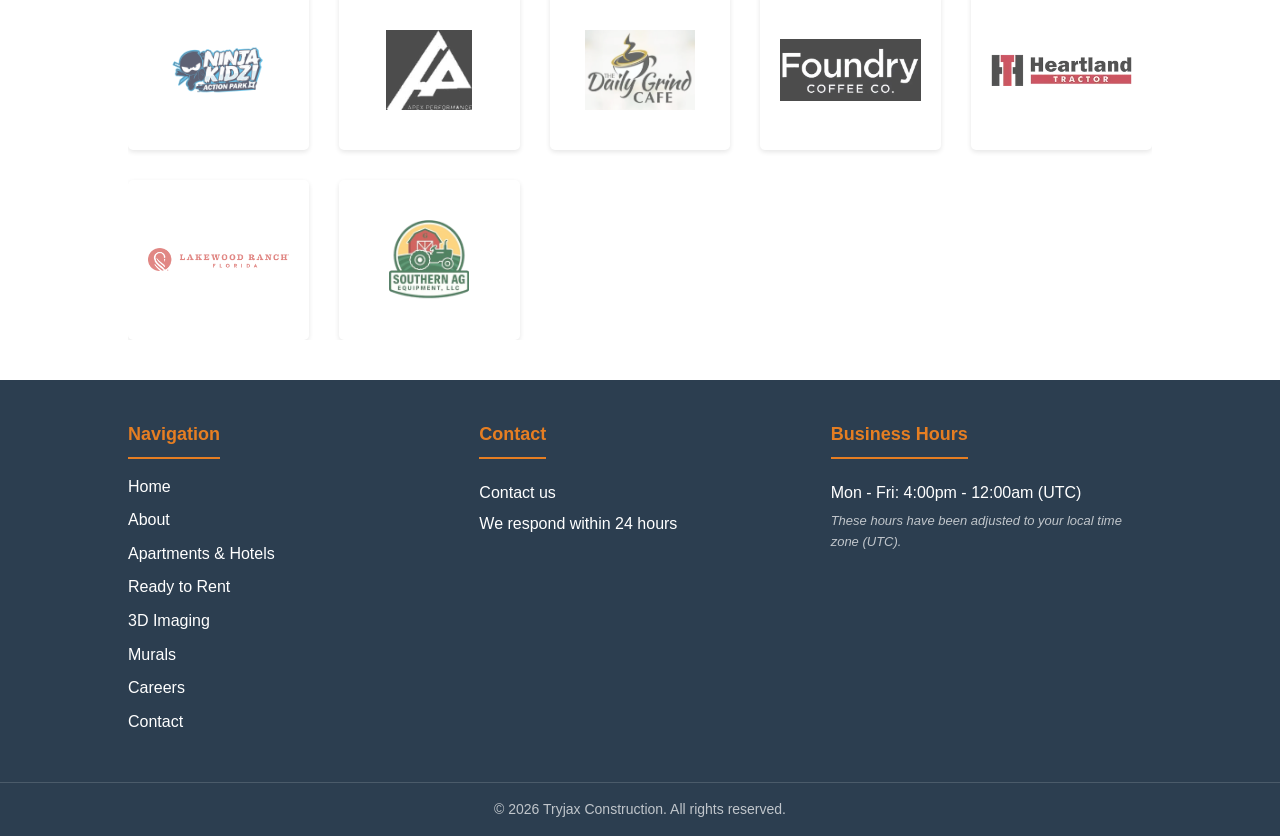
==== commit ac90f46e: "move some elements to job-requirements page and cleaned up text. Increase vertical radius of hero gr" ====
--- a/about.html
+++ b/about.html
@@ -59,15 +59,16 @@
 <body>
     <header>
         <div class="container">
-            <a href="/" class="logo"><img src="Images/LogoText.png" alt="TRYJAX"></a>
+            <a href="index" class="logo"><img src="Images/LogoText.png" alt="TRYJAX"></a>
             <nav>
                 <ul>
-                    <li><a href="/">Home</a></li>
+                    <li><a href="index">Home</a></li>
                     <li><a href="about">About</a></li>
                     <li><a href="apartments-hotels">Apartments &amp; Hotels</a></li>
                     <li><a href="ready-to-rent">Ready to Rent</a></li>
                     <li><a href="scans">3D Imaging</a></li>
                     <li><a href="mural">Murals</a></li>
+                    <li><a href="careers">Careers</a></li>
                     <li><a href="contact">Contact</a></li>
                     <li>
                         <button class="theme-toggle" aria-label="Toggle dark mode">
@@ -186,18 +187,19 @@
                 <div class="footer-column">
                     <h3>Navigation</h3>
                     <ul>
-                        <li><a href="/">Home</a></li>
+                        <li><a href="index">Home</a></li>
                         <li><a href="about">About</a></li>
                         <li><a href="apartments-hotels">Apartments &amp; Hotels</a></li>
                         <li><a href="ready-to-rent">Ready to Rent</a></li>
                         <li><a href="scans">3D Imaging</a></li>
                         <li><a href="mural">Murals</a></li>
+                        <li><a href="careers">Careers</a></li>
                         <li><a href="contact">Contact</a></li>
                     </ul>
                 </div>
                 <div class="footer-column">
                     <h3>Contact</h3>
-                    <p><a href="mailto:info@tryjax.com">info@tryjax.com</a></p>
+                    <p><a href="contact">Contact us</a></p>
                     <p>We respond within 24 hours</p>
                 </div>
                 <div class="footer-column">
--- a/style.css
+++ b/style.css
@@ -202,7 +202,7 @@
     right: 0;
     bottom: 0;
     background: radial-gradient(
-        ellipse 75% 60% at center,
+        ellipse 75% 75% at center,
         var(--hero-halo) 0%,
         rgba(0, 0, 0, 0.4) 40%,
         transparent 75%
